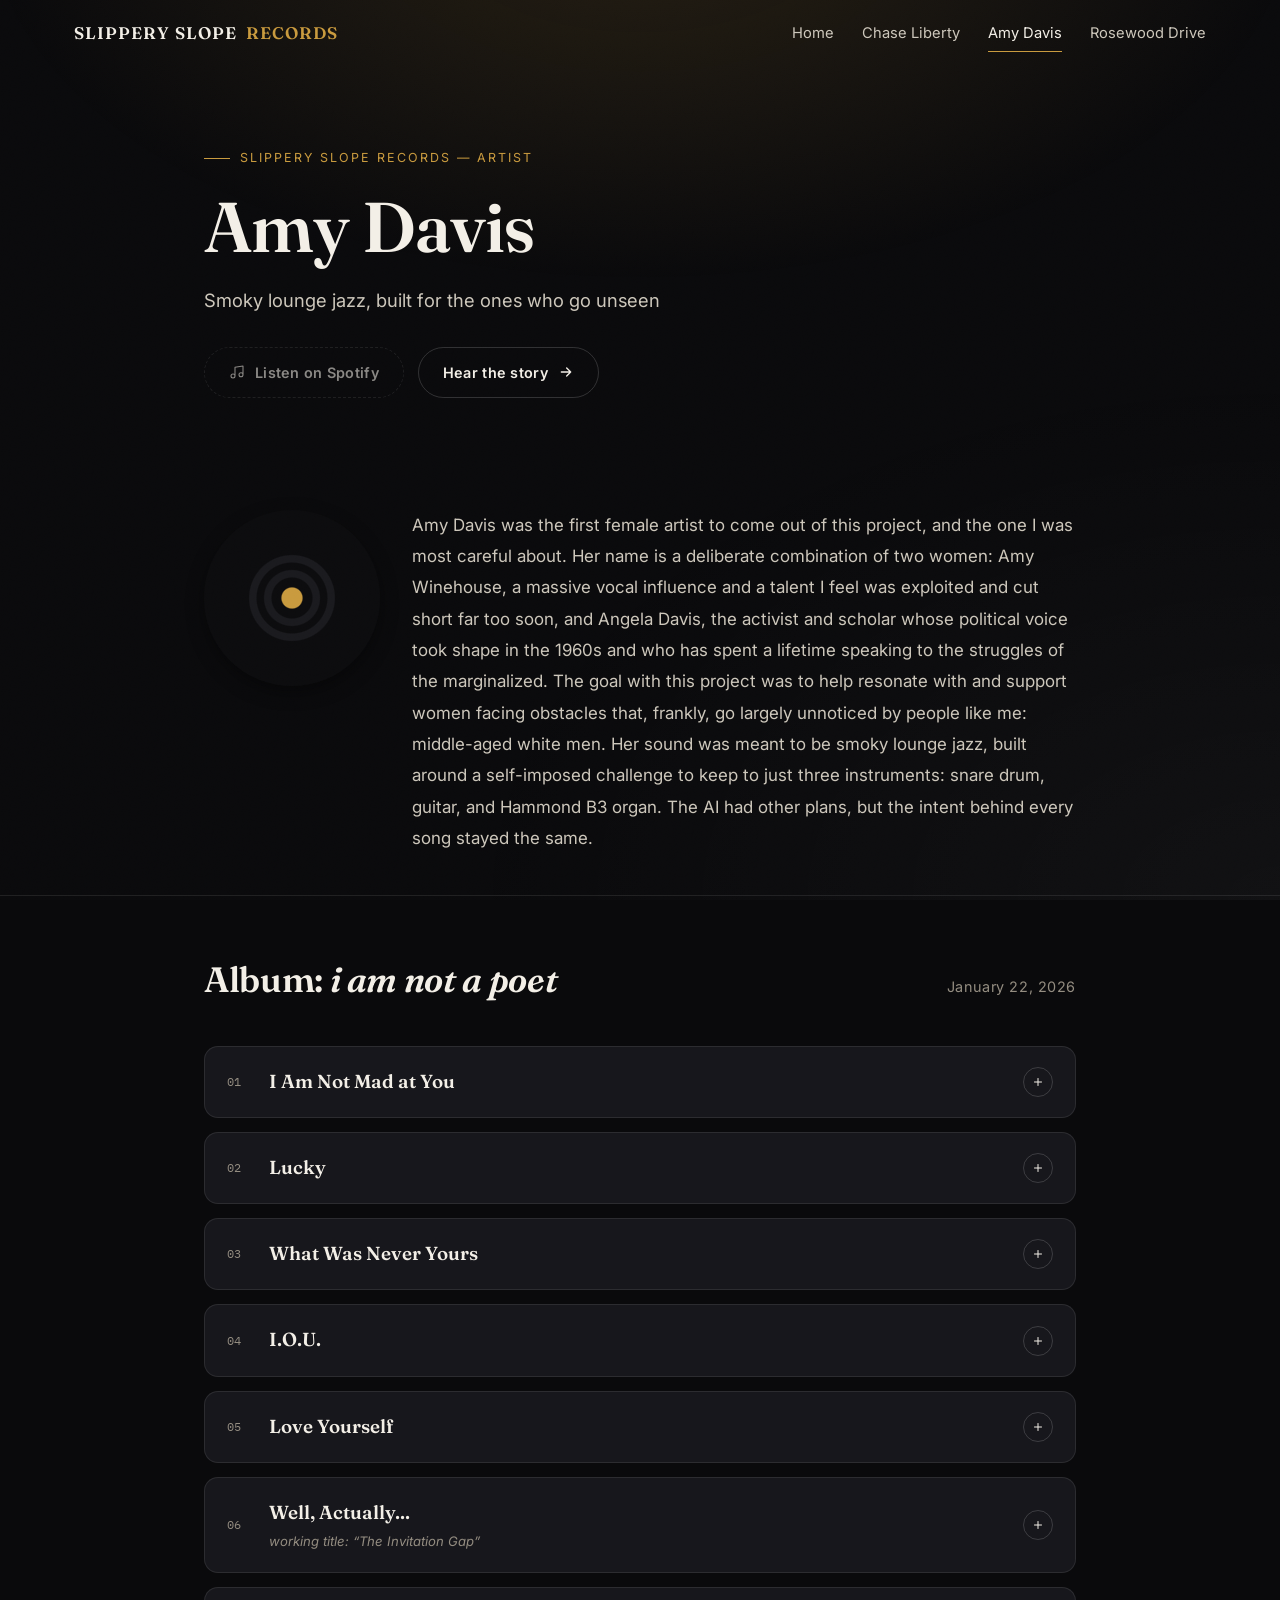
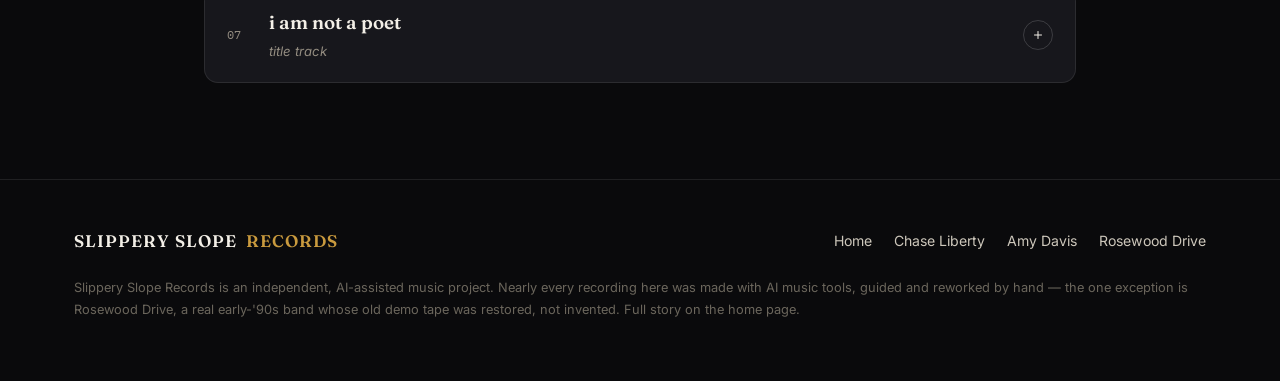
==== amy-davis.html @ 737b9333 "Add files via upload" ====
<!doctype html>
<html lang="en">
<head>
<meta charset="utf-8">
<meta name="viewport" content="width=device-width, initial-scale=1">
<title>Amy Davis — Slippery Slope Records</title>
<meta name="description" content="Amy Davis: Smoky lounge jazz, built for the ones who go unseen. An artist on Slippery Slope Records.">
<link rel="icon" href="data:,">
<link rel="preconnect" href="https://fonts.googleapis.com">
<link rel="preconnect" href="https://fonts.gstatic.com" crossorigin>
<link href="https://fonts.googleapis.com/css2?family=Fraunces:ital,wght@0,400;0,500;0,600;0,700;1,500&family=Inter:wght@400;500;600;700&family=IBM+Plex+Mono:wght@400;500&display=swap" rel="stylesheet">
<link rel="stylesheet" href="assets/css/style.css">
</head>
<body data-artist="amy">
<a class="skip-link" href="#main">Skip to content</a>
<header class="site-header">
  <div class="container container--wide">
    <a href="index.html" class="wordmark">Slippery Slope <span class="dot">Records</span></a>
    <nav class="nav-links">
      <a href="index.html" data-page="index.html">Home</a>
      <a href="chase-liberty.html" data-page="chase-liberty.html">Chase Liberty</a>
      <a href="amy-davis.html" data-page="amy-davis.html" class="active">Amy Davis</a>
      <a href="rosewood-drive.html" data-page="rosewood-drive.html">Rosewood Drive</a>
    </nav>
    <button class="nav-toggle" aria-label="Toggle menu" aria-expanded="false"><span></span></button>
  </div>
  <div class="nav-scrim"></div>
</header>
<main id="main">
  <section class="hero hero--artist">
    <div class="container">
      <div class="kicker reveal">Slippery Slope Records — Artist</div>
      <h1 class="reveal">Amy Davis</h1>
      <p class="lede reveal">Smoky lounge jazz, built for the ones who go unseen</p>
      <div class="hero-meta reveal">
        <span class="btn btn-ghost" aria-disabled="true" title="Spotify link coming soon"><svg viewBox="0 0 24 24" fill="none" xmlns="http://www.w3.org/2000/svg"><path d="M9 18V5l12-2v13M9 18a3 3 0 1 1-6 0 3 3 0 0 1 6 0Zm12-2a3 3 0 1 1-6 0 3 3 0 0 1 6 0Z" stroke="currentColor" stroke-width="1.6" stroke-linecap="round" stroke-linejoin="round"/></svg>Listen on Spotify</span>
        <a class="btn btn-ghost" href="#i-am-not-a-poet">Hear the story <svg viewBox="0 0 24 24" fill="none" xmlns="http://www.w3.org/2000/svg"><path d="M5 12H19M19 12L13 6M19 12L13 18" stroke="currentColor" stroke-width="2" stroke-linecap="round" stroke-linejoin="round"/></svg></a>
      </div>
    </div>
  </section>

  <section class="section section--tight">
    <div class="container">
      <div class="bio-block reveal">
        <div class="vinyl vinyl--lg vinyl-spin" aria-hidden="true"></div>
        <div class="prose">
          <p>Amy Davis was the first female artist to come out of this project, and the one I was most careful about. Her name is a deliberate combination of two women: Amy Winehouse, a massive vocal influence and a talent I feel was exploited and cut short far too soon, and Angela Davis, the activist and scholar whose political voice took shape in the 1960s and who has spent a lifetime speaking to the struggles of the marginalized. The goal with this project was to help resonate with and support women facing obstacles that, frankly, go largely unnoticed by people like me: middle-aged white men. Her sound was meant to be smoky lounge jazz, built around a self-imposed challenge to keep to just three instruments: snare drum, guitar, and Hammond B3 organ. The AI had other plans, but the intent behind every song stayed the same.</p>
        </div>
      </div>
    </div>
  </section>

  <section class="album" id="i-am-not-a-poet">
    <div class="container">
      <div class="album-head reveal">
        <h2>Album: <em>i am not a poet</em></h2>
        <span class="album-date">January 22, 2026</span>
      </div>
      <div class="album-intro reveal">
        
      </div>
      <div class="tracklist">
      <article class="track reveal" data-open="false">
        <button class="track-head" aria-expanded="false">
          <span class="track-num">01</span>
          <span class="track-title-wrap">
            <span class="track-title">I Am Not Mad at You</span>
            
          </span>
          <span class="track-toggle-icon"><svg viewBox="0 0 24 24" fill="none" xmlns="http://www.w3.org/2000/svg"><path d="M12 5V19M5 12H19" stroke="currentColor" stroke-width="2" stroke-linecap="round"/></svg></span>
        </button>
        <div class="track-body">
          <div class="track-body-inner">
            <div class="track-tabs"><button class="track-tab is-active" data-panel="story">The Story</button><button class="track-tab" data-panel="lyrics">Lyrics</button></div>
            <div class="track-panels">
              <div class="track-panel is-active" data-panel="story">
            <div class="track-story"><p><em>This song is written for Renée Nicole Good.</em></p><p>On January 7, 2026, Renée, a 37-year-old writer, poet, and mother of three from Colorado Springs living in Minneapolis, was fatally shot by an ICE agent during an immigration enforcement stop in the city's Central neighborhood. Multiple independent video analyses, including from the <em>New York Times</em> and <em>Washington Post</em>, contradicted the official account of the shooting. Her death sparked nationwide protests and renewed scrutiny of immigration enforcement tactics.</p>
<p>This song isn't really a political statement, even though it comes out of a deeply political moment. What stayed with me, reading about her afterward, was that by every account her instinct wasn't rage. It was grace. That's what this song is actually about: a tribute to a woman who spoke up for people who often go unseen, written by someone who never met her but couldn't stop thinking about her, or stop thinking about how much better a response she gave the world than the one it gave her.</p></div>
            
          </div>
          <div class="track-panel" data-panel="lyrics"><div class="lyrics">Dear Renée
I never got to know you
But I read about the words you wrote
You gave your voice to strangers
The ones we never see
Until you spoke

You drove north to start again
Your boy drawing on the glass
The art that children make
Before they learn what lasts
Dear Renée

With your whole world in that car
And nothing in your hands
You spoke the only language
That fear won't understand
You said "I am not mad at you"

You believed that we're here
To keep each other whole
They brought their fear and guns
But couldn't touch your soul
Dear Renée

Your babies heard you say
That grace is how we fight
You left your voice inside them
It carries through the night
You said "I am not mad at you"

You wrote with words like knives
For lives nobody saw
And in your final breath
You gave us something more
Dear Renée

The ones you spoke for
Now speak for you
The ones who know your name
Know what to do
We'll say "I am not mad at you"
I am not mad at you
I am not mad at you
Dear Renée

Dear Renée
I am not mad at you
Dear Renée..</div></div>
            </div>
          </div>
        </div>
      </article>
      <article class="track reveal" data-open="false">
        <button class="track-head" aria-expanded="false">
          <span class="track-num">02</span>
          <span class="track-title-wrap">
            <span class="track-title">Lucky</span>
            
          </span>
          <span class="track-toggle-icon"><svg viewBox="0 0 24 24" fill="none" xmlns="http://www.w3.org/2000/svg"><path d="M12 5V19M5 12H19" stroke="currentColor" stroke-width="2" stroke-linecap="round"/></svg></span>
        </button>
        <div class="track-body">
          <div class="track-body-inner">
            <div class="track-tabs"><button class="track-tab is-active" data-panel="story">The Story</button><button class="track-tab" data-panel="lyrics">Lyrics</button></div>
            <div class="track-panels">
              <div class="track-panel is-active" data-panel="story">
            <div class="track-story"><p>This is a direct homage to Amy Winehouse, not an imitation of her, but an imagining: if she had one more song to write, from wherever clarity finally reaches you, what would matter most? Her own words are on record that she felt she was put here to be a wife and a mother, that she wanted two or three children, and reporting at the time of her death said she'd been in the process of trying to adopt a girl from St. Lucia. What struck me most, reading into her story, was that the tragedy was never recklessness or not knowing. She'd gotten clean from heroin and crack, she was counting her sober days, people close to her said she was close to making it through. The machine had already closed the doors before she understood the cost of walking through them.</p>
<p>The song is written as Amy speaking directly to that daughter she never had, a presence she'd already named, in her own mind, Lucky. Not advice to her younger self, and not regret spiraling. Something closer to clear-eyed longing, a woman finally sober in a way she never got to be while she was alive, reaching toward someone who was always waiting on the other side of a door she signed away before she knew it was closing. “They put a pen in my hand before I knew what doors would close” is where the industry itself lives in the song: contracts, cameras, ink, named plainly, without needing to explain further. There's no resolution at the end, on purpose. Life and death don't offer one. Neither does Lucky.</p></div>
            
          </div>
          <div class="track-panel" data-panel="lyrics"><div class="lyrics">I can't see your face
But I feel you somewhere
On a road I never walked
Would you hum before you spoke?
Would you have my stubborn streak?

There's a park, an afternoon
Playing hide and seek

I would have called you Lucky
And you would have been
On a quieter road
Waiting to begin

Saturday morning
Your hair in my hands
Your small voice under mine
No cameras
Just the radio on
And all this time

There's a kitchen, candle flame
Singing songs without my name

[repeat chorus]

They put a pen in my hand
Before I knew what doors would close
You were waiting
On the other side
And I didn't know

[repeat chorus]</div></div>
            </div>
          </div>
        </div>
      </article>
      <article class="track reveal" data-open="false">
        <button class="track-head" aria-expanded="false">
          <span class="track-num">03</span>
          <span class="track-title-wrap">
            <span class="track-title">What Was Never Yours</span>
            
          </span>
          <span class="track-toggle-icon"><svg viewBox="0 0 24 24" fill="none" xmlns="http://www.w3.org/2000/svg"><path d="M12 5V19M5 12H19" stroke="currentColor" stroke-width="2" stroke-linecap="round"/></svg></span>
        </button>
        <div class="track-body">
          <div class="track-body-inner">
            <div class="track-tabs"><button class="track-tab is-active" data-panel="story">The Story</button><button class="track-tab" data-panel="lyrics">Lyrics</button></div>
            <div class="track-panels">
              <div class="track-panel is-active" data-panel="story">
            <div class="track-story"><p>A direct song about bodily autonomy and reproductive rights, written as an intergenerational address: mothers, daughters, and grandmothers all carrying the same fight forward, generation after generation, whether or not the law agrees it's theirs to carry.</p>
<p>“What was never yours won't cross this line, what was never yours was always mine” is written as a refusal, aimed at anyone (a legislature, a court, a man) who thinks a woman's body is a subject open for debate.</p></div>
            
          </div>
          <div class="track-panel" data-panel="lyrics"><div class="lyrics">January carved a promise in the law,
Ink that said these hands were finally ours.
Daughters walking where their mothers bled,
Carrying the words their grandmothers said.

You can hold your gavels, stake your claim,
Take our choice to hide your shame—
But we won't play your losing game.

My body was never your debate,
Never your dominion, never your estate.
You can lock the doors, legalize the hate—
What was never yours won't cross this line.
What was never yours was always mine.

Little girls are watching what we do,
Learning if their bodies belong to them or you.
Every mother holds a daughter's hand,
Whispers: you were born to make your stand.

You can build your fences, draw your lines,
Wrap your fear in righteous signs—
But there's a fire you can't confine…

[repeat chorus]

To every daughter told to sit and wait,
To every woman boxed inside their fate—
Your hands are free, your voice is strong,
Your body knows where it belongs—
And to the men who've had it wrong:
Keep your hands off. Move along.

[repeat chorus]

…always mine.</div></div>
            </div>
          </div>
        </div>
      </article>
      <article class="track reveal" data-open="false">
        <button class="track-head" aria-expanded="false">
          <span class="track-num">04</span>
          <span class="track-title-wrap">
            <span class="track-title">I.O.U.</span>
            
          </span>
          <span class="track-toggle-icon"><svg viewBox="0 0 24 24" fill="none" xmlns="http://www.w3.org/2000/svg"><path d="M12 5V19M5 12H19" stroke="currentColor" stroke-width="2" stroke-linecap="round"/></svg></span>
        </button>
        <div class="track-body">
          <div class="track-body-inner">
            <div class="track-tabs"><button class="track-tab is-active" data-panel="story">The Story</button><button class="track-tab" data-panel="lyrics">Lyrics</button></div>
            <div class="track-panels">
              <div class="track-panel is-active" data-panel="story">
            <div class="track-story"><p>The seed of this one was a single sentence someone said to me: “I want to be so blessed that I can be a blessing to others.” Strip that down to its plain, non-religious core and you've got the whole song: ambition as a form of love, not greed. The narrator's entire drive toward “making it” is really a drive to repay and uplift the people who carried her when she had nothing. She keeps a running mental ledger of it: borrowed sugar, a ride to work, a “don't worry about it, love.” “This greed ain't greed, it's group therapy, where the only cure is spreading out the profit” is the line where the whole reframe lands. I wanted her hopeful and hungry, not wounded. This isn't another lament, it's a woman driven by how much she wants to give back once she's able to.</p>
<p>Amy Davis's sound is built around a real constraint: just Hammond B3 organ, twelve-string guitar, and a single snare, nowhere to hide behind a bigger arrangement. This song leans into that fully: dive-bar intimacy that swells and recedes rather than climbs in a straight line, with the quietest moment (a half-spoken confession over one sustained organ drone) carrying more weight than the loudest. It's the most purely soul-jazz track on the record, built to feel like a late-night, after-hours room rather than anything churchy. Every ounce of gospel instinct was deliberately kept out of it, so what's left is just the voice and the debt she's trying to pay down.</p></div>
            
          </div>
          <div class="track-panel" data-panel="lyrics"><div class="lyrics">Got a habit of keeping score in reverse,
Every blessing I catch feels borrowed first.
These empty hands shake with ambition,
Building castles from eviction notes and wishin'.

My grandmother's rings sit in the pawn shop window,
But I walk past them daily, let that hunger grow.
'Cause I'm saving up for something I can't name yet,
Like freedom with a forwarding address.

They say I'm selfish, chasing paper dreams,
But they don't see the faces in my schemes.

When my ship comes in, I'm buying back the neighborhood,
Every IOU I've written in my blood.
Stack it high enough to be the ladder,
For everyone who made my thin days fatter.

My therapist says I got survivor's guilt backward,
Feeling bad for things I ain't survived yet.
But every lottery ticket's someone's mama's medicine,
Every long shot's somebody's evidence.

Call me foolish, chasing vapor trails,
But empty pockets don't write fairy tales.

[repeat chorus]

I keep a mental ledger of borrowed sugar,
Rides to work when the engine gave up.
Every "pay me back whenever,"
Every "don't worry about it, love."

The interest alone could break me,
If I let myself do the math.

So I chase success like it owes me an apology,
Like it's got my people's names in its pocket.
This greed ain't greed, it's group therapy,
Where the only cure is spreading out the profit.

Judge me if you want for wanting more,
But hunger's just love with its hands out.

[repeat chorus]

These empty hands...
They're just making room
For what I'm gonna carry back.</div></div>
            </div>
          </div>
        </div>
      </article>
      <article class="track reveal" data-open="false">
        <button class="track-head" aria-expanded="false">
          <span class="track-num">05</span>
          <span class="track-title-wrap">
            <span class="track-title">Love Yourself</span>
            
          </span>
          <span class="track-toggle-icon"><svg viewBox="0 0 24 24" fill="none" xmlns="http://www.w3.org/2000/svg"><path d="M12 5V19M5 12H19" stroke="currentColor" stroke-width="2" stroke-linecap="round"/></svg></span>
        </button>
        <div class="track-body">
          <div class="track-body-inner">
            <div class="track-tabs"><button class="track-tab is-active" data-panel="story">The Story</button><button class="track-tab" data-panel="lyrics">Lyrics</button></div>
            <div class="track-panels">
              <div class="track-panel is-active" data-panel="story">
            <div class="track-story"><p>Women are so often coached, by media, by family, by culture, to look for the fault in themselves first. This song is meant as encouragement to flip that instinct: to find your own power and appreciate who you are, because making the world better starts with how you treat yourself. It's built as an homage to one of hip-hop's most iconic hustle anthems, taking the same urgency and turning it away from seizing an external opportunity and toward something more internal: self-worth as the thing you only get one shot at building.</p></div>
            
          </div>
          <div class="track-panel" data-panel="lyrics"><div class="note-card">Lyrics for this track are still under review before publishing.</div></div>
            </div>
          </div>
        </div>
      </article>
      <article class="track reveal" data-open="false">
        <button class="track-head" aria-expanded="false">
          <span class="track-num">06</span>
          <span class="track-title-wrap">
            <span class="track-title">Well, Actually...</span>
            <div class="track-subtitle">working title: “The Invitation Gap”</div>
          </span>
          <span class="track-toggle-icon"><svg viewBox="0 0 24 24" fill="none" xmlns="http://www.w3.org/2000/svg"><path d="M12 5V19M5 12H19" stroke="currentColor" stroke-width="2" stroke-linecap="round"/></svg></span>
        </button>
        <div class="track-body">
          <div class="track-body-inner">
            <div class="track-tabs"><button class="track-tab is-active" data-panel="story">The Story</button><button class="track-tab" data-panel="lyrics">Lyrics</button></div>
            <div class="track-panels">
              <div class="track-panel is-active" data-panel="story">
            <div class="track-story"><p>The seed here was a LinkedIn post about women being left off conference speaker lineups, with the same excuse every time: “we didn't get any submissions from women.” The reality underneath it was that the men had been personally invited, while women were left to fight their way into a process dressed up as open and fair. I wanted to pull that beyond conferences specifically, into systemic exclusion in general, dressed up as an open door that was never actually open. The song speaks directly to the people doing the excluding, not about them, naming exactly what they did in every verse so there's nowhere for them to look away.</p>
<p>Nina Simone's “Mississippi Goddam” was the sonic compass: jazzy yet militant, sophisticated enough that you're nodding along before you register what's actually being said to you. The vocal isn't restrained, it's controlled: dangerously calm, occasionally letting a sharp emphasis through before returning to composure, holding righteous anger, exhausted clarity, and defiant self-worth all at once rather than picking just one. The hook, “well, actually... you never said my name,” borrows the exact tone of the condescension it's responding to and hands it back loaded. It appears three times across the song: first almost gently, as an observation, then as a flat indictment, and finally, alone with no instruments at all, as a verdict. The thesis line closes it out: “The distance wasn't mine to cross, the bridge was yours to build.” She didn't fail to reach. They failed to choose.</p></div>
            
          </div>
          <div class="track-panel" data-panel="lyrics"><div class="lyrics">You wrote the names down months ago
In ink that dried before I woke
A list of voices, a careful row
Of every man you've ever known

The invitations went by hand
To numbers saved in your phone
You shook their hands, you made your plans
Then wondered why I wasn't known

Well, actually
You never said my name

You built the room, you set the chairs
You counted heads and called it fair
Then built the stage without a care
For me to fight my way up there

Don't tell me that you left it wide
When the door just faced their side
Don't tell me that you meant to call
When you didn't know my name at all

You filled the room with your reflection
And swore the seats were fair
You only saw yourself repeated
Then asked why I wasn't there

Well, actually
You never said my name

You chose the names
You made the calls
You built the list inside your walls
And when the room was full of you
You asked why I never came through

The distance wasn't mine to cross
The bridge was yours to build

Well, actually
You never said my name</div></div>
            </div>
          </div>
        </div>
      </article>
      <article class="track reveal" data-open="false">
        <button class="track-head" aria-expanded="false">
          <span class="track-num">07</span>
          <span class="track-title-wrap">
            <span class="track-title">i am not a poet</span>
            <div class="track-subtitle">title track</div>
          </span>
          <span class="track-toggle-icon"><svg viewBox="0 0 24 24" fill="none" xmlns="http://www.w3.org/2000/svg"><path d="M12 5V19M5 12H19" stroke="currentColor" stroke-width="2" stroke-linecap="round"/></svg></span>
        </button>
        <div class="track-body">
          <div class="track-body-inner">
            <div class="track-tabs"><button class="track-tab is-active" data-panel="story">The Story</button><button class="track-tab" data-panel="lyrics">Lyrics</button></div>
            <div class="track-panels">
              <div class="track-panel is-active" data-panel="story">
            <div class="track-story"><p>This one started with something real, found rather than invented: handwritten street art in downtown Portland, a short poem musing that some poems tell the truth without rhyming, while others rhyme in ways that aren't strictly true, just to catch the cadence of the universe. I don't know if it was original to whoever made that sign or something they'd borrowed, but it moved me, and it felt like the pulse of the city. If anyone recognizes it and knows who made it, I'd genuinely like to hear from them. I'd like the chance to return the favor of the inspiration.</p>
<p>The whole song lives inside the paradox on that sign: the person insisting “I am not a poet” is the one telling the truest thing in the room, and the title itself is the hook precisely because it's a denial the song quietly disproves every time it repeats. I wanted this one sung as a private confession overheard, not a statement performed. Kept in a smoky, unhurried jazz-lounge register the entire way through rather than building to any kind of gospel climax, deepening instead of erupting. Amy's voice here is someone thinking out loud in real time, a step or two ahead of most people and sharing what she's figured out in case it helps, not lecturing, just quiet generosity. It felt like the right note to close the album on: everything Amy Davis says across this record (about grief, about her body, about being left out, about a daughter she'll never meet) comes from the same place this song names directly. Not polish. Just the willingness to say the true thing out loud, however she'd describe herself.</p></div>
            <div class="track-photos"><figure class="track-photo">
          <img src="assets/img/i-am-not-a-poet-portland-sign.jpg" alt="The handwritten street sign in downtown Portland that inspired this song. If you know who made it, please get in touch — I'd like to properly credit and thank them." loading="lazy">
          <figcaption>The handwritten street sign in downtown Portland that inspired this song. If you know who made it, please get in touch — I'd like to properly credit and thank them.</figcaption>
        </figure></div>
          </div>
          <div class="track-panel" data-panel="lyrics"><div class="lyrics">I am not a poet,
just a woman with a pen at two fifteen,
watching streetlights paint the walls
with shadows that know more than me.
But I've learned that truth don't need
A degree in pretty words—
Sometimes it just needs
Someone brave enough to bleed.

I am not a poet,
But I know when something's real.
I am not a poet,
But I know the way things feel.
Some truths rhyme without trying,
Like heartbeats, like the rain—
I am not a poet,
I just know this kind of pain.

Found a notebook in the subway,
Filled with someone else's fears,
And I recognized my handwriting
Though I'd never been there, dear.
We all scribble the same prayers
On napkins, receipts, and skin—
Calling ourselves amateurs
While the universe breaks in.

[repeat chorus]

Maybe poets are just people
Who admit they're listening
To the cadence underneath it all—
That rhythm we're all missing.
I hear it in the dishwater,
In the sighs between the words,
In the silence after "sorry,"
In the songs that go unheard.

So I'll keep my denials,
Wear them like a cheap disguise,
While I translate what the moon says
To the puddles full of sky.
Not a poet, just a witness
To the verses that we live—
Not a poet, just a woman
With some truth she's got to give.

I am not a poet,
But I know when something's real.
I am not a poet,
But I carved these words from steel.
The universe keeps humming
Its rhythm through my veins—
I am not a poet,

Just someone who explains.</div></div>
            </div>
          </div>
        </div>
      </article>
      </div>
    </div>
  </section>
</main>
<footer class="site-footer">
  <div class="container container--wide">
    <div class="footer-grid">
      <a href="index.html" class="wordmark">Slippery Slope <span class="dot">Records</span></a>
      <nav class="footer-nav">
        <a href="index.html">Home</a>
        <a href="chase-liberty.html">Chase Liberty</a>
        <a href="amy-davis.html">Amy Davis</a>
        <a href="rosewood-drive.html">Rosewood Drive</a>
      </nav>
    </div>
    <p class="footer-fine">Slippery Slope Records is an independent, AI-assisted music project. Nearly every recording here was made with AI music tools, guided and reworked by hand — the one exception is Rosewood Drive, a real early-'90s band whose old demo tape was restored, not invented. Full story on the home page.</p>
  </div>
</footer>
<button class="to-top" aria-label="Back to top"><svg viewBox="0 0 24 24" fill="none" xmlns="http://www.w3.org/2000/svg"><path d="M12 19V5M12 5L6 11M12 5L18 11" stroke="currentColor" stroke-width="2" stroke-linecap="round" stroke-linejoin="round"/></svg></button>
<script src="assets/js/main.js"></script>
</body>
</html>
---- assets/css/style.css ----
/* ==========================================================================
   Slippery Slope Records — shared stylesheet
   ========================================================================== */

:root{
  --bg:            #0a0a0c;
  --bg-raised:     #131317;
  --bg-card:       #17171c;
  --line:          rgba(255,255,255,.09);
  --line-strong:   rgba(255,255,255,.16);
  --ink:           #f3efe7;
  --ink-dim:       #cdc7bb;
  --muted:         #948d81;
  --muted-2:       #6b665c;

  /* default / label accent (home page) */
  --accent:        #d3a34f;
  --accent-ink:    #1a1305;
  --accent-soft:   rgba(211,163,79,.14);

  --font-display: "Fraunces", "Iowan Old Style", "Palatino Linotype", Georgia, serif;
  --font-body:    "Inter", -apple-system, BlinkMacSystemFont, "Segoe UI", sans-serif;
  --font-mono:    "IBM Plex Mono", "SFMono-Regular", Consolas, monospace;

  --container: 920px;
  --radius: 14px;
  --radius-sm: 8px;

  --ease: cubic-bezier(.22,.9,.32,1);
}

/* Per-artist accent themes, set via [data-artist] on <body> */
body[data-artist="chase"]{
  --accent: #c46a3a;
  --accent-ink: #1b0d04;
  --accent-soft: rgba(196,106,58,.16);
  --accent-2: #4c6b6a;
}
body[data-artist="amy"]{
  --accent: #c99a3e;
  --accent-ink: #1a1304;
  --accent-soft: rgba(201,154,62,.15);
  --accent-2: #7c2540;
}
body[data-artist="rosewood"]{
  --accent: #4f8f82;
  --accent-ink: #06120f;
  --accent-soft: rgba(79,143,130,.16);
  --accent-2: #c99a3e;
}

*,*::before,*::after{ box-sizing:border-box; }
html{ scroll-behavior:smooth; }
@media (prefers-reduced-motion: reduce){
  html{ scroll-behavior:auto; }
  *,*::before,*::after{ animation-duration:.001ms !important; animation-iteration-count:1 !important; transition-duration:.001ms !important; scroll-behavior:auto !important; }
}

html,body{ height:100%; }
body{
  margin:0;
  background:var(--bg);
  color:var(--ink);
  font-family:var(--font-body);
  font-size:16px;
  line-height:1.6;
  -webkit-font-smoothing:antialiased;
  overflow-x:hidden;
  position:relative;
}

/* film-grain / noise overlay for atmosphere */
body::before{
  content:"";
  position:fixed; inset:0;
  z-index:2000;
  pointer-events:none;
  opacity:.035;
  mix-blend-mode:overlay;
  background-image:url("data:image/svg+xml;utf8,<svg xmlns='http://www.w3.org/2000/svg' width='120' height='120'><filter id='n'><feTurbulence type='fractalNoise' baseFrequency='0.85' numOctaves='2' stitchTiles='stitch'/></filter><rect width='100%25' height='100%25' filter='url(%23n)'/></svg>");
}

/* soft vignette + top glow */
body::after{
  content:"";
  position:fixed; inset:0;
  z-index:0;
  pointer-events:none;
  background:
    radial-gradient(1100px 620px at 50% -10%, var(--accent-soft), transparent 60%),
    radial-gradient(1400px 900px at 100% 100%, rgba(255,255,255,.03), transparent 60%);
}

img{ max-width:100%; display:block; }
a{ color:inherit; text-decoration:none; }
h1,h2,h3,h4{ font-family:var(--font-display); font-weight:600; margin:0; letter-spacing:-.01em; }
p{ margin:0; }
ul{ margin:0; padding:0; list-style:none; }
button{ font:inherit; color:inherit; background:none; border:0; cursor:pointer; }

::selection{ background:var(--accent); color:var(--accent-ink); }

.container{
  width:100%;
  max-width:var(--container);
  margin-inline:auto;
  padding-inline:24px;
  position:relative;
  z-index:1;
}
.container--wide{ max-width:1180px; }

section{ position:relative; z-index:1; }

/* ---------------------------------------------------------------------- */
/* Skip link                                                               */
/* ---------------------------------------------------------------------- */
.skip-link{
  position:absolute; left:12px; top:-60px;
  background:var(--accent); color:var(--accent-ink);
  padding:10px 16px; border-radius:8px; font-weight:600;
  z-index:5000; transition:top .2s var(--ease);
}
.skip-link:focus{ top:12px; }

/* ---------------------------------------------------------------------- */
/* Header / nav                                                           */
/* ---------------------------------------------------------------------- */
.site-header{
  position:sticky; top:0; z-index:1000;
  padding:18px 0;
  background:transparent;
  border-bottom:1px solid transparent;
  transition:background .35s var(--ease), border-color .35s var(--ease), padding .35s var(--ease);
}
.site-header.is-scrolled{
  background:rgba(10,10,12,.82);
  backdrop-filter:blur(14px) saturate(1.2);
  -webkit-backdrop-filter:blur(14px) saturate(1.2);
  border-bottom:1px solid var(--line);
  padding:12px 0;
}
.site-header .container{
  display:flex; align-items:center; justify-content:space-between;
  gap:20px;
}
.wordmark{
  font-family:var(--font-display);
  font-size:1.05rem;
  font-weight:600;
  letter-spacing:.06em;
  text-transform:uppercase;
  display:flex; align-items:baseline; gap:.5em;
  white-space:nowrap;
}
.wordmark .dot{ color:var(--accent); }

.eq{ display:inline-flex; align-items:flex-end; gap:2px; height:14px; }
.eq span{
  width:3px; background:var(--accent); border-radius:1px;
  animation:eq 1.1s ease-in-out infinite;
}
.eq span:nth-child(1){ height:40%; animation-delay:-.9s; }
.eq span:nth-child(2){ height:100%; animation-delay:-.4s; }
.eq span:nth-child(3){ height:65%; animation-delay:-1.1s; }
.eq span:nth-child(4){ height:85%; animation-delay:-.2s; }
@keyframes eq{
  0%,100%{ transform:scaleY(.35); }
  50%{ transform:scaleY(1); }
}

.nav-links{ display:flex; align-items:center; gap:28px; font-size:.92rem; }
.nav-links a{
  position:relative; padding:4px 0; color:var(--ink-dim);
  transition:color .2s;
}
.nav-links a::after{
  content:""; position:absolute; left:0; right:100%; bottom:-2px; height:1px;
  background:var(--accent); transition:right .3s var(--ease);
}
.nav-links a:hover, .nav-links a.active{ color:var(--ink); }
.nav-links a:hover::after, .nav-links a.active::after{ right:0; }

.nav-toggle{
  display:none; width:40px; height:40px; align-items:center; justify-content:center;
  border-radius:8px;
}
.nav-toggle span, .nav-toggle::before, .nav-toggle::after{
  content:""; display:block; width:20px; height:1.5px; background:var(--ink);
  transition:transform .25s var(--ease), opacity .2s;
}
.nav-toggle::before{ transform:translateY(-6px); }
.nav-toggle::after{ transform:translateY(6px); }
.nav-toggle.is-open::before{ transform:translateY(0) rotate(45deg); }
.nav-toggle.is-open::after{ transform:translateY(0) rotate(-45deg); }
.nav-toggle.is-open span{ opacity:0; }

@media (max-width: 760px){
  .nav-links{
    position:fixed; inset:0 0 0 auto; width:min(78vw,320px);
    background:#0d0d10; border-left:1px solid var(--line);
    flex-direction:column; align-items:flex-start; justify-content:center;
    gap:26px; padding:40px 32px;
    transform:translateX(100%); transition:transform .35s var(--ease);
    z-index:999;
  }
  .nav-links.is-open{ transform:translateX(0); }
  .nav-links a{ font-size:1.1rem; }
  .nav-toggle{ display:inline-flex; }
  .nav-scrim{
    position:fixed; inset:0; background:rgba(0,0,0,.5); opacity:0; pointer-events:none;
    transition:opacity .3s; z-index:998;
  }
  .nav-scrim.is-open{ opacity:1; pointer-events:auto; }
}

/* ---------------------------------------------------------------------- */
/* Hero                                                                    */
/* ---------------------------------------------------------------------- */
.hero{
  padding:96px 0 72px;
  text-align:center;
}
.hero--artist{ text-align:left; padding-top:72px; }
.kicker{
  display:inline-flex; align-items:center; gap:10px;
  font-size:.78rem; letter-spacing:.16em; text-transform:uppercase;
  color:var(--accent); margin-bottom:22px;
}
.kicker::before{ content:""; width:26px; height:1px; background:var(--accent); }
.hero h1{
  font-size:clamp(2.4rem, 6vw, 4.4rem);
  line-height:1.04;
}
.hero .lede{
  margin-top:22px; max-width:620px;
  color:var(--ink-dim); font-size:1.15rem; line-height:1.7;
}
.hero--artist .lede{ margin-inline:0; }
.hero .lede + .lede{ margin-top:14px; }
.hero--center .lede{ margin-inline:auto; }

.hero-meta{
  display:flex; gap:14px; margin-top:30px; flex-wrap:wrap;
}
.hero--center .hero-meta{ justify-content:center; }

/* buttons */
.btn{
  display:inline-flex; align-items:center; gap:10px;
  padding:13px 24px; border-radius:999px;
  font-size:.9rem; font-weight:600; letter-spacing:.02em;
  border:1px solid var(--line-strong);
  transition:transform .25s var(--ease), background .25s, border-color .25s, color .25s;
}
.btn:hover{ transform:translateY(-2px); }
.btn-primary{ background:var(--accent); color:var(--accent-ink); border-color:var(--accent); }
.btn-primary:hover{ filter:brightness(1.08); }
.btn-ghost{ background:transparent; color:var(--ink); }
.btn-ghost:hover{ border-color:var(--accent); color:var(--accent); }
.btn[aria-disabled="true"]{
  opacity:.55; cursor:default; border-style:dashed;
}
.btn[aria-disabled="true"]:hover{ transform:none; border-color:var(--line-strong); color:inherit; }
.btn svg{ width:16px; height:16px; flex:none; }

/* ---------------------------------------------------------------------- */
/* Reveal-on-scroll                                                        */
/* ---------------------------------------------------------------------- */
.reveal{
  opacity:0; transform:translateY(22px);
  transition:opacity .8s var(--ease), transform .8s var(--ease);
}
.reveal.in-view{ opacity:1; transform:translateY(0); }
.reveal-stagger.in-view > *{ transition-delay:calc(var(--i,0) * 90ms); }

/* ---------------------------------------------------------------------- */
/* Prose sections (Home / bios)                                           */
/* ---------------------------------------------------------------------- */
.prose{ max-width:680px; }
.prose p{ color:var(--ink-dim); font-size:1.06rem; line-height:1.85; }
.prose p + p{ margin-top:20px; }
.prose em{ color:var(--ink); font-style:italic; }

.section{ padding:64px 0; }
.section--tight{ padding:40px 0; }
.section-head{ margin-bottom:36px; }
.section-head h2{ font-size:clamp(1.7rem,3.4vw,2.3rem); }
.section-head .kicker{ margin-bottom:14px; }

.divider{
  border:0; height:1px; background:var(--line);
  margin:0;
}

/* ---------------------------------------------------------------------- */
/* Artist teaser cards (home)                                              */
/* ---------------------------------------------------------------------- */
.artist-grid{
  display:grid; grid-template-columns:repeat(3,1fr); gap:22px;
}
@media (max-width:860px){ .artist-grid{ grid-template-columns:1fr; } }

.artist-card{
  display:block; padding:30px 26px; border-radius:var(--radius);
  background:linear-gradient(160deg,var(--bg-card),var(--bg-raised));
  border:1px solid var(--line);
  position:relative; overflow:hidden;
  transition:transform .4s var(--ease), border-color .4s;
}
.artist-card::before{
  content:""; position:absolute; inset:0;
  background:radial-gradient(240px 160px at 20% -10%, var(--card-accent, var(--accent)) , transparent 70%);
  opacity:.16; transition:opacity .4s;
}
.artist-card:hover{ transform:translateY(-6px); border-color:var(--card-accent, var(--accent)); }
.artist-card:hover::before{ opacity:.3; }
.artist-card[data-c="chase"]{ --card-accent:#c46a3a; }
.artist-card[data-c="amy"]{ --card-accent:#c99a3e; }
.artist-card[data-c="rosewood"]{ --card-accent:#4f8f82; }

.artist-card .vinyl{ margin-bottom:20px; }
.artist-card h3{ font-size:1.5rem; margin-bottom:8px; position:relative; }
.artist-card p{ color:var(--muted); font-size:.95rem; position:relative; line-height:1.6; }
.artist-card .go{
  margin-top:18px; display:inline-flex; align-items:center; gap:8px;
  font-size:.82rem; text-transform:uppercase; letter-spacing:.1em;
  color:var(--card-accent, var(--accent)); position:relative;
}
.artist-card .go svg{ width:14px; height:14px; transition:transform .3s var(--ease); }
.artist-card:hover .go svg{ transform:translateX(5px); }

/* vinyl record decorative placeholder */
.vinyl{
  width:64px; height:64px; border-radius:50%;
  background:
    radial-gradient(circle at 50% 50%, var(--card-accent,var(--accent)) 0 8%, #0c0c0e 9% 16%,
    #1a1a1e 17% 22%, #0c0c0e 23% 28%, #1a1a1e 29% 34%, #0c0c0e 35% 100%);
  box-shadow:0 6px 18px rgba(0,0,0,.4);
  position:relative;
  transition:transform .6s var(--ease);
}
.artist-card:hover .vinyl{ transform:rotate(70deg); }
.vinyl--lg{ width:176px; height:176px; }
.vinyl-spin{ animation:spin 6s linear infinite; }
@keyframes spin{ to{ transform:rotate(360deg); } }

/* ---------------------------------------------------------------------- */
/* Artist bio block                                                        */
/* ---------------------------------------------------------------------- */
.bio-block{
  display:grid; grid-template-columns:auto 1fr; gap:32px; align-items:start;
}
@media (max-width:640px){ .bio-block{ grid-template-columns:1fr; } .bio-block .vinyl--lg{ margin-bottom:6px; } }

/* ---------------------------------------------------------------------- */
/* Album block                                                             */
/* ---------------------------------------------------------------------- */
.album{
  padding:56px 0;
  border-top:1px solid var(--line);
}
.album-head{
  display:flex; flex-wrap:wrap; align-items:baseline; justify-content:space-between;
  gap:14px; margin-bottom:14px;
}
.album-head h2{ font-size:clamp(1.6rem,3.6vw,2.2rem); }
.album-date{ color:var(--muted); font-size:.9rem; letter-spacing:.04em; }
.album-intro{ max-width:680px; margin-bottom:38px; }
.album-intro p{ color:var(--ink-dim); line-height:1.8; }
.album-intro p + p{ margin-top:16px; }

/* ---------------------------------------------------------------------- */
/* Track cards                                                             */
/* ---------------------------------------------------------------------- */
.tracklist{ display:flex; flex-direction:column; gap:14px; }

.track{
  border:1px solid var(--line);
  border-radius:var(--radius);
  background:var(--bg-card);
  overflow:hidden;
}
.track-head{
  width:100%; display:flex; align-items:center; gap:16px;
  padding:20px 22px; text-align:left;
}
.track-num{
  font-family:var(--font-mono); font-size:.78rem; color:var(--muted);
  width:26px; flex:none;
}
.track-title-wrap{ flex:1; min-width:0; }
.track-title{ font-family:var(--font-display); font-size:1.18rem; font-weight:600; }
.track-title .dedication{
  display:block; font-family:var(--font-body); font-weight:500; font-style:italic;
  color:var(--accent); font-size:.82rem; margin-top:4px;
}
.track-subtitle{ color:var(--muted); font-size:.82rem; margin-top:3px; font-style:italic; }
.track-toggle-icon{
  width:30px; height:30px; border-radius:50%; border:1px solid var(--line-strong);
  display:flex; align-items:center; justify-content:center; flex:none;
  transition:transform .35s var(--ease), border-color .3s, background .3s;
}
.track-toggle-icon svg{ width:12px; height:12px; }
.track[data-open="true"] .track-toggle-icon{
  transform:rotate(45deg); background:var(--accent); border-color:var(--accent);
}
.track[data-open="true"] .track-toggle-icon svg path{ stroke:var(--accent-ink); }

.track-body{
  display:grid; grid-template-rows:0fr; transition:grid-template-rows .5s var(--ease);
}
.track[data-open="true"] .track-body{ grid-template-rows:1fr; }
.track-body-inner{ overflow:hidden; }

.track-tabs{
  display:flex; gap:6px; padding:0 22px; margin-top:2px;
}
.track-tab{
  padding:8px 16px; font-size:.82rem; border-radius:999px;
  color:var(--muted); border:1px solid transparent;
}
.track-tab.is-active{ background:var(--accent-soft); color:var(--accent); border-color:var(--accent-soft); }
.track-panels{ padding:18px 22px 26px; }
.track-panel{ display:none; }
.track-panel.is-active{ display:block; }

.track-story p{ color:var(--ink-dim); line-height:1.8; font-size:.98rem; }
.track-story p + p{ margin-top:16px; }

.lyrics{
  font-family:var(--font-mono);
  font-size:.86rem; line-height:1.9;
  color:var(--ink-dim);
  white-space:pre-line;
  border-left:2px solid var(--accent-soft);
  padding-left:18px;
}

.note-card{
  border:1px dashed var(--line-strong); border-radius:var(--radius-sm);
  padding:16px 18px; color:var(--muted); font-size:.88rem; font-style:italic;
  background:rgba(255,255,255,.02);
}

.track-photos{
  display:grid; grid-template-columns:repeat(auto-fit,minmax(220px,1fr));
  gap:16px; margin-top:22px;
}
.track-photo figure{ margin:0; }
.track-photo img{
  border-radius:var(--radius-sm); border:1px solid var(--line);
  filter:grayscale(.15) contrast(1.05);
}
.track-photo figcaption{
  margin-top:8px; font-size:.8rem; color:var(--muted); line-height:1.5; font-style:italic;
}

/* ---------------------------------------------------------------------- */
/* Disclosure / callout                                                    */
/* ---------------------------------------------------------------------- */
.callout{
  border:1px solid var(--line-strong);
  border-radius:var(--radius);
  padding:28px 30px;
  background:linear-gradient(160deg, var(--accent-soft), transparent 70%);
}
.callout h3{ font-size:1.1rem; margin-bottom:10px; }
.callout p{ color:var(--ink-dim); font-size:.95rem; line-height:1.75; }

/* ---------------------------------------------------------------------- */
/* Footer                                                                  */
/* ---------------------------------------------------------------------- */
.site-footer{
  border-top:1px solid var(--line);
  padding:48px 0 60px;
  margin-top:40px;
}
.footer-grid{
  display:flex; flex-wrap:wrap; justify-content:space-between; gap:24px;
  align-items:center;
}
.footer-nav{ display:flex; gap:22px; flex-wrap:wrap; font-size:.88rem; color:var(--ink-dim); }
.footer-nav a:hover{ color:var(--accent); }
.footer-fine{ color:var(--muted-2); font-size:.8rem; margin-top:22px; line-height:1.7; }

/* ---------------------------------------------------------------------- */
/* Back to top                                                             */
/* ---------------------------------------------------------------------- */
.to-top{
  position:fixed; right:22px; bottom:22px; z-index:900;
  width:46px; height:46px; border-radius:50%;
  background:var(--bg-card); border:1px solid var(--line-strong);
  display:flex; align-items:center; justify-content:center;
  opacity:0; transform:translateY(10px); pointer-events:none;
  transition:opacity .3s, transform .3s, border-color .3s;
}
.to-top.is-visible{ opacity:1; transform:translateY(0); pointer-events:auto; }
.to-top:hover{ border-color:var(--accent); }
.to-top svg{ width:16px; height:16px; }

/* ---------------------------------------------------------------------- */
/* Misc                                                                    */
/* ---------------------------------------------------------------------- */
.eyebrow-list{ display:flex; gap:10px; flex-wrap:wrap; margin-top:26px; }
.pill{
  font-size:.78rem; padding:6px 12px; border-radius:999px;
  border:1px solid var(--line-strong); color:var(--muted);
}

@media (max-width:640px){
  .hero{ padding:64px 0 48px; }
  .section{ padding:44px 0; }
  .album{ padding:40px 0; }
  .track-head{ padding:16px; }
}
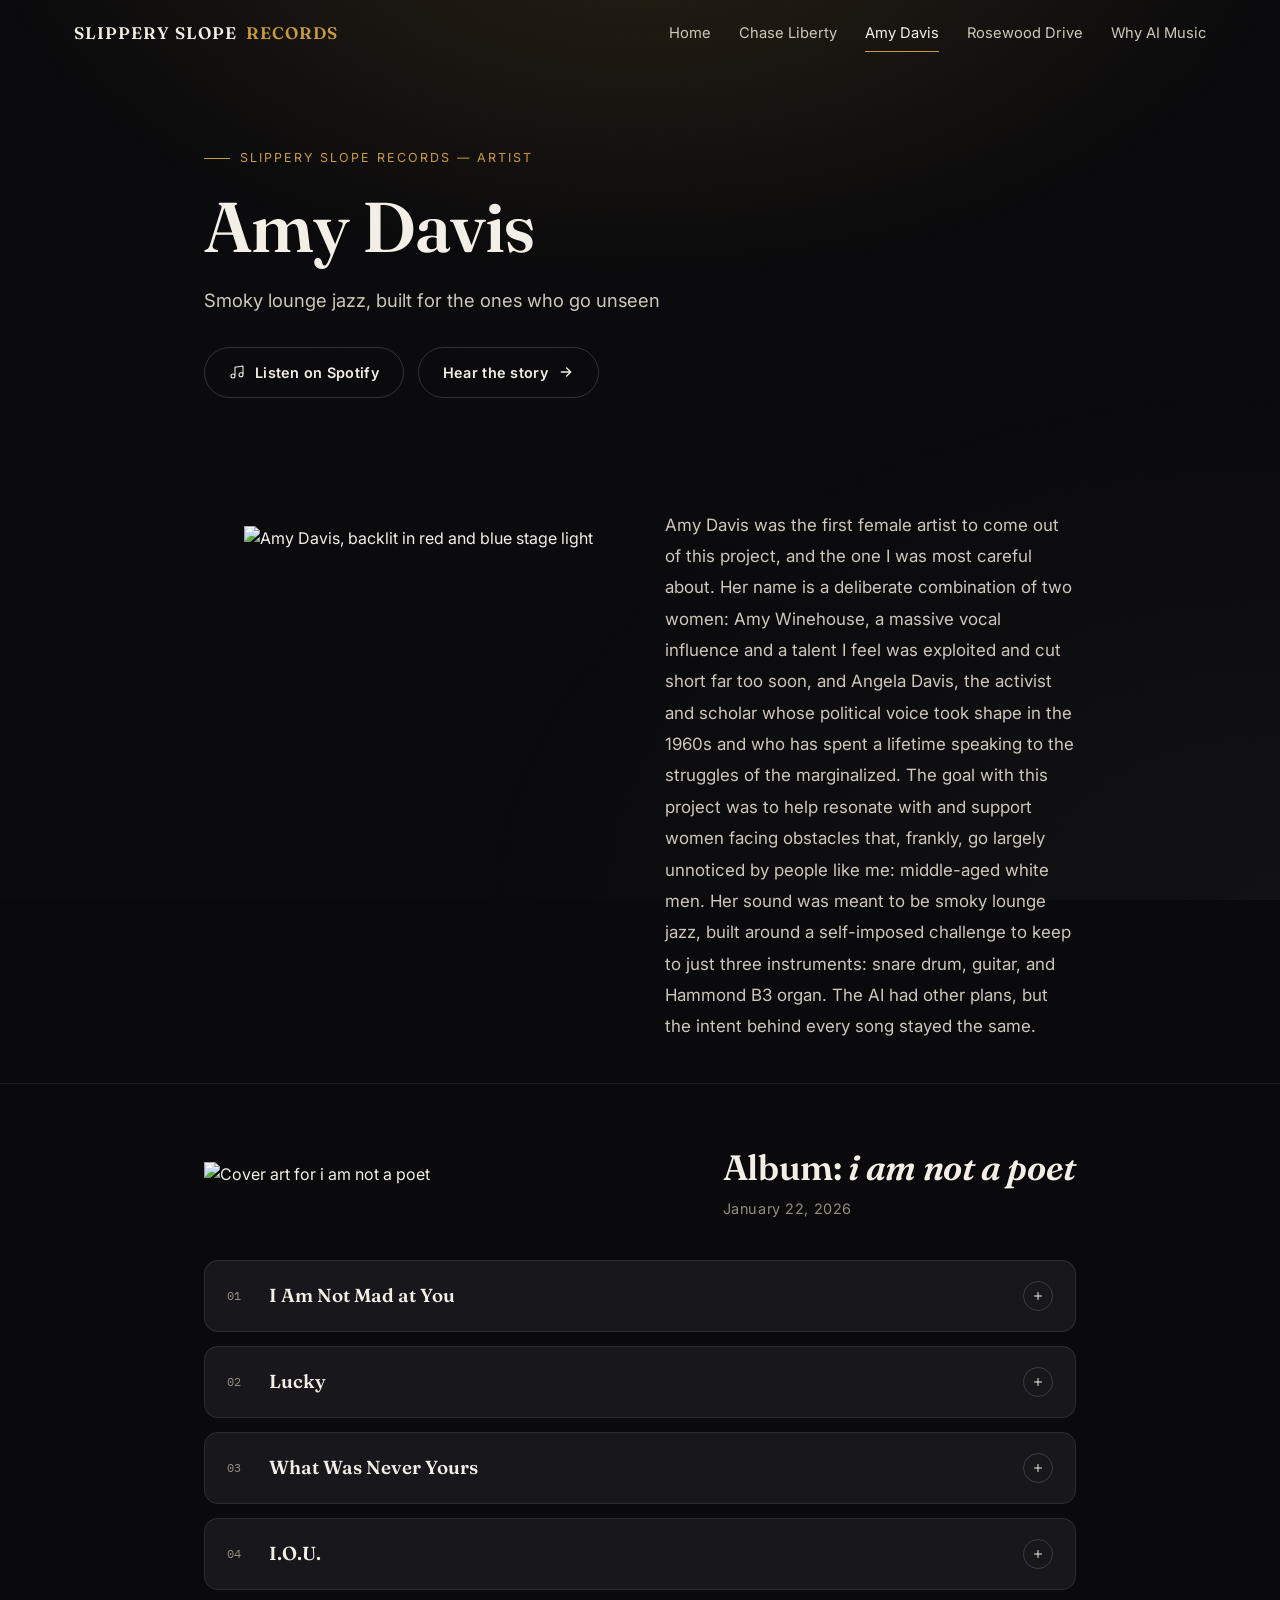
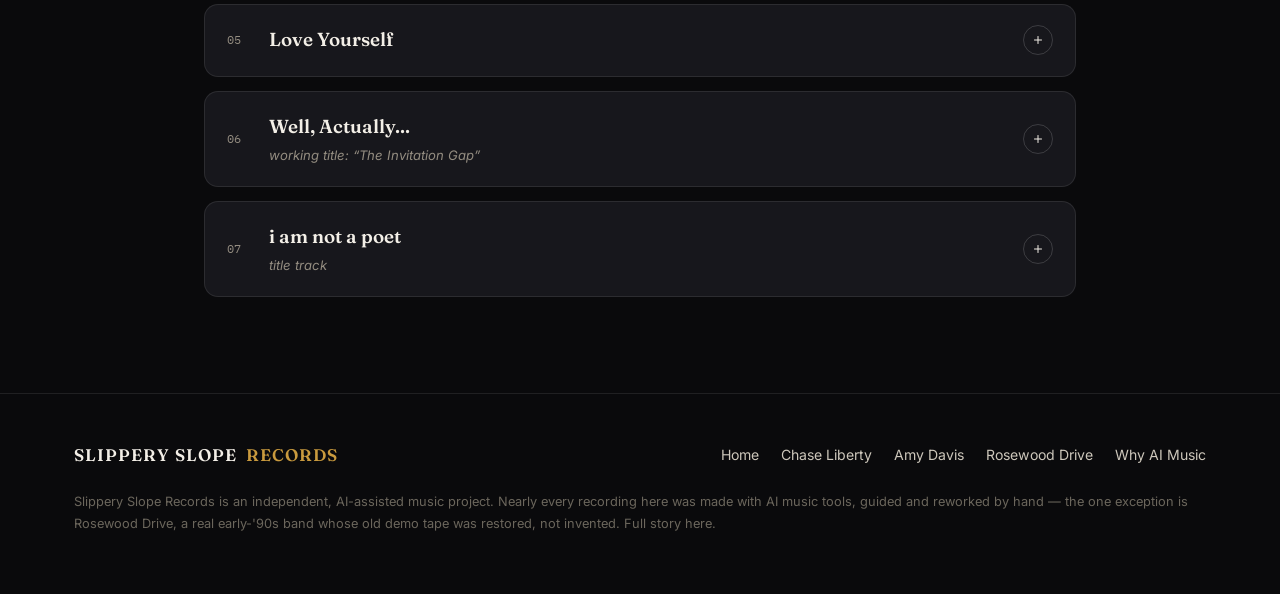
==== commit 02a87834: "Add Amy Davis Spotify links, album cover, and bio photo" ====
--- a/amy-davis.html
+++ b/amy-davis.html
@@ -21,6 +21,7 @@
       <a href="chase-liberty.html" data-page="chase-liberty.html">Chase Liberty</a>
       <a href="amy-davis.html" data-page="amy-davis.html" class="active">Amy Davis</a>
       <a href="rosewood-drive.html" data-page="rosewood-drive.html">Rosewood Drive</a>
+      <a href="why-ai-music.html" data-page="why-ai-music.html">Why AI Music</a>
     </nav>
     <button class="nav-toggle" aria-label="Toggle menu" aria-expanded="false"><span></span></button>
   </div>
@@ -33,7 +34,7 @@
       <h1 class="reveal">Amy Davis</h1>
       <p class="lede reveal">Smoky lounge jazz, built for the ones who go unseen</p>
       <div class="hero-meta reveal">
-        <span class="btn btn-ghost" aria-disabled="true" title="Spotify link coming soon"><svg viewBox="0 0 24 24" fill="none" xmlns="http://www.w3.org/2000/svg"><path d="M9 18V5l12-2v13M9 18a3 3 0 1 1-6 0 3 3 0 0 1 6 0Zm12-2a3 3 0 1 1-6 0 3 3 0 0 1 6 0Z" stroke="currentColor" stroke-width="1.6" stroke-linecap="round" stroke-linejoin="round"/></svg>Listen on Spotify</span>
+        <a class="btn btn-ghost" href="https://open.spotify.com/artist/2grG29lux7l3XLEa3jIdUd" target="_blank" rel="noopener"><svg viewBox="0 0 24 24" fill="none" xmlns="http://www.w3.org/2000/svg"><path d="M9 18V5l12-2v13M9 18a3 3 0 1 1-6 0 3 3 0 0 1 6 0Zm12-2a3 3 0 1 1-6 0 3 3 0 0 1 6 0Z" stroke="currentColor" stroke-width="1.6" stroke-linecap="round" stroke-linejoin="round"/></svg>Listen on Spotify</a>
         <a class="btn btn-ghost" href="#i-am-not-a-poet">Hear the story <svg viewBox="0 0 24 24" fill="none" xmlns="http://www.w3.org/2000/svg"><path d="M5 12H19M19 12L13 6M19 12L13 18" stroke="currentColor" stroke-width="2" stroke-linecap="round" stroke-linejoin="round"/></svg></a>
       </div>
     </div>
@@ -42,7 +43,9 @@
   <section class="section section--tight">
     <div class="container">
       <div class="bio-block reveal">
-        <div class="vinyl vinyl--lg vinyl-spin" aria-hidden="true"></div>
+        <figure class="bio-photo reveal">
+          <img src="assets/img/amy-davis-profile.jpg" alt="Amy Davis, backlit in red and blue stage light" loading="lazy">
+        </figure>
         <div class="prose">
           <p>Amy Davis was the first female artist to come out of this project, and the one I was most careful about. Her name is a deliberate combination of two women: Amy Winehouse, a massive vocal influence and a talent I feel was exploited and cut short far too soon, and Angela Davis, the activist and scholar whose political voice took shape in the 1960s and who has spent a lifetime speaking to the struggles of the marginalized. The goal with this project was to help resonate with and support women facing obstacles that, frankly, go largely unnoticed by people like me: middle-aged white men. Her sound was meant to be smoky lounge jazz, built around a self-imposed challenge to keep to just three instruments: snare drum, guitar, and Hammond B3 organ. The AI had other plans, but the intent behind every song stayed the same.</p>
         </div>
@@ -53,8 +56,13 @@
   <section class="album" id="i-am-not-a-poet">
     <div class="container">
       <div class="album-head reveal">
-        <h2>Album: <em>i am not a poet</em></h2>
-        <span class="album-date">January 22, 2026</span>
+        <div class="album-cover">
+          <img src="assets/img/amy-davis-i-am-not-a-poet-cover.jpg" alt="Cover art for i am not a poet" loading="lazy">
+        </div>
+        <div class="album-head-text">
+          <h2>Album: <em>i am not a poet</em></h2>
+          <span class="album-date">January 22, 2026</span>
+        </div>
       </div>
       <div class="album-intro reveal">
         
@@ -71,62 +79,17 @@
         </button>
         <div class="track-body">
           <div class="track-body-inner">
-            <div class="track-tabs"><button class="track-tab is-active" data-panel="story">The Story</button><button class="track-tab" data-panel="lyrics">Lyrics</button></div>
+            <div class="track-tabs">
+              <div class="track-tabs-group"><button class="track-tab is-active" data-panel="story">The Story</button><button class="track-tab" data-panel="lyrics">Lyrics</button></div>
+              <a class="track-spotify" href="https://open.spotify.com/track/30zm5KzWiQAcX1LJsdNB6U" target="_blank" rel="noopener"><svg viewBox="0 0 24 24" fill="none" xmlns="http://www.w3.org/2000/svg"><path d="M9 18V5l12-2v13M9 18a3 3 0 1 1-6 0 3 3 0 0 1 6 0Zm12-2a3 3 0 1 1-6 0 3 3 0 0 1 6 0Z" stroke="currentColor" stroke-width="1.6" stroke-linecap="round" stroke-linejoin="round"/></svg><span class="label">Spotify</span></a>
+            </div>
             <div class="track-panels">
               <div class="track-panel is-active" data-panel="story">
             <div class="track-story"><p><em>This song is written for Renée Nicole Good.</em></p><p>On January 7, 2026, Renée, a 37-year-old writer, poet, and mother of three from Colorado Springs living in Minneapolis, was fatally shot by an ICE agent during an immigration enforcement stop in the city's Central neighborhood. Multiple independent video analyses, including from the <em>New York Times</em> and <em>Washington Post</em>, contradicted the official account of the shooting. Her death sparked nationwide protests and renewed scrutiny of immigration enforcement tactics.</p>
 <p>This song isn't really a political statement, even though it comes out of a deeply political moment. What stayed with me, reading about her afterward, was that by every account her instinct wasn't rage. It was grace. That's what this song is actually about: a tribute to a woman who spoke up for people who often go unseen, written by someone who never met her but couldn't stop thinking about her, or stop thinking about how much better a response she gave the world than the one it gave her.</p></div>
             
           </div>
-          <div class="track-panel" data-panel="lyrics"><div class="lyrics">Dear Renée
-I never got to know you
-But I read about the words you wrote
-You gave your voice to strangers
-The ones we never see
-Until you spoke
-
-You drove north to start again
-Your boy drawing on the glass
-The art that children make
-Before they learn what lasts
-Dear Renée
-
-With your whole world in that car
-And nothing in your hands
-You spoke the only language
-That fear won't understand
-You said "I am not mad at you"
-
-You believed that we're here
-To keep each other whole
-They brought their fear and guns
-But couldn't touch your soul
-Dear Renée
-
-Your babies heard you say
-That grace is how we fight
-You left your voice inside them
-It carries through the night
-You said "I am not mad at you"
-
-You wrote with words like knives
-For lives nobody saw
-And in your final breath
-You gave us something more
-Dear Renée
-
-The ones you spoke for
-Now speak for you
-The ones who know your name
-Know what to do
-We'll say "I am not mad at you"
-I am not mad at you
-I am not mad at you
-Dear Renée
-
-Dear Renée
-I am not mad at you
-Dear Renée..</div></div>
+          <div class="track-panel" data-panel="lyrics"><div class="lyrics">PLACEHOLDER_LYRICS_1</div></div>
             </div>
           </div>
         </div>
@@ -142,46 +105,17 @@
         </button>
         <div class="track-body">
           <div class="track-body-inner">
-            <div class="track-tabs"><button class="track-tab is-active" data-panel="story">The Story</button><button class="track-tab" data-panel="lyrics">Lyrics</button></div>
+            <div class="track-tabs">
+              <div class="track-tabs-group"><button class="track-tab is-active" data-panel="story">The Story</button><button class="track-tab" data-panel="lyrics">Lyrics</button></div>
+              <a class="track-spotify" href="https://open.spotify.com/track/5FZMl6uHv4umZFpkGqmoBU" target="_blank" rel="noopener"><svg viewBox="0 0 24 24" fill="none" xmlns="http://www.w3.org/2000/svg"><path d="M9 18V5l12-2v13M9 18a3 3 0 1 1-6 0 3 3 0 0 1 6 0Zm12-2a3 3 0 1 1-6 0 3 3 0 0 1 6 0Z" stroke="currentColor" stroke-width="1.6" stroke-linecap="round" stroke-linejoin="round"/></svg><span class="label">Spotify</span></a>
+            </div>
             <div class="track-panels">
               <div class="track-panel is-active" data-panel="story">
             <div class="track-story"><p>This is a direct homage to Amy Winehouse, not an imitation of her, but an imagining: if she had one more song to write, from wherever clarity finally reaches you, what would matter most? Her own words are on record that she felt she was put here to be a wife and a mother, that she wanted two or three children, and reporting at the time of her death said she'd been in the process of trying to adopt a girl from St. Lucia. What struck me most, reading into her story, was that the tragedy was never recklessness or not knowing. She'd gotten clean from heroin and crack, she was counting her sober days, people close to her said she was close to making it through. The machine had already closed the doors before she understood the cost of walking through them.</p>
 <p>The song is written as Amy speaking directly to that daughter she never had, a presence she'd already named, in her own mind, Lucky. Not advice to her younger self, and not regret spiraling. Something closer to clear-eyed longing, a woman finally sober in a way she never got to be while she was alive, reaching toward someone who was always waiting on the other side of a door she signed away before she knew it was closing. “They put a pen in my hand before I knew what doors would close” is where the industry itself lives in the song: contracts, cameras, ink, named plainly, without needing to explain further. There's no resolution at the end, on purpose. Life and death don't offer one. Neither does Lucky.</p></div>
             
           </div>
-          <div class="track-panel" data-panel="lyrics"><div class="lyrics">I can't see your face
-But I feel you somewhere
-On a road I never walked
-Would you hum before you spoke?
-Would you have my stubborn streak?
-
-There's a park, an afternoon
-Playing hide and seek
-
-I would have called you Lucky
-And you would have been
-On a quieter road
-Waiting to begin
-
-Saturday morning
-Your hair in my hands
-Your small voice under mine
-No cameras
-Just the radio on
-And all this time
-
-There's a kitchen, candle flame
-Singing songs without my name
-
-[repeat chorus]
-
-They put a pen in my hand
-Before I knew what doors would close
-You were waiting
-On the other side
-And I didn't know
-
-[repeat chorus]</div></div>
+          <div class="track-panel" data-panel="lyrics"><div class="lyrics">PLACEHOLDER_LYRICS_2</div></div>
             </div>
           </div>
         </div>
@@ -197,49 +131,17 @@
         </button>
         <div class="track-body">
           <div class="track-body-inner">
-            <div class="track-tabs"><button class="track-tab is-active" data-panel="story">The Story</button><button class="track-tab" data-panel="lyrics">Lyrics</button></div>
+            <div class="track-tabs">
+              <div class="track-tabs-group"><button class="track-tab is-active" data-panel="story">The Story</button><button class="track-tab" data-panel="lyrics">Lyrics</button></div>
+              <a class="track-spotify" href="https://open.spotify.com/track/3ndDM6vlcUKBGAekKDnKR5" target="_blank" rel="noopener"><svg viewBox="0 0 24 24" fill="none" xmlns="http://www.w3.org/2000/svg"><path d="M9 18V5l12-2v13M9 18a3 3 0 1 1-6 0 3 3 0 0 1 6 0Zm12-2a3 3 0 1 1-6 0 3 3 0 0 1 6 0Z" stroke="currentColor" stroke-width="1.6" stroke-linecap="round" stroke-linejoin="round"/></svg><span class="label">Spotify</span></a>
+            </div>
             <div class="track-panels">
               <div class="track-panel is-active" data-panel="story">
             <div class="track-story"><p>A direct song about bodily autonomy and reproductive rights, written as an intergenerational address: mothers, daughters, and grandmothers all carrying the same fight forward, generation after generation, whether or not the law agrees it's theirs to carry.</p>
 <p>“What was never yours won't cross this line, what was never yours was always mine” is written as a refusal, aimed at anyone (a legislature, a court, a man) who thinks a woman's body is a subject open for debate.</p></div>
             
           </div>
-          <div class="track-panel" data-panel="lyrics"><div class="lyrics">January carved a promise in the law,
-Ink that said these hands were finally ours.
-Daughters walking where their mothers bled,
-Carrying the words their grandmothers said.
-
-You can hold your gavels, stake your claim,
-Take our choice to hide your shame—
-But we won't play your losing game.
-
-My body was never your debate,
-Never your dominion, never your estate.
-You can lock the doors, legalize the hate—
-What was never yours won't cross this line.
-What was never yours was always mine.
-
-Little girls are watching what we do,
-Learning if their bodies belong to them or you.
-Every mother holds a daughter's hand,
-Whispers: you were born to make your stand.
-
-You can build your fences, draw your lines,
-Wrap your fear in righteous signs—
-But there's a fire you can't confine…
-
-[repeat chorus]
-
-To every daughter told to sit and wait,
-To every woman boxed inside their fate—
-Your hands are free, your voice is strong,
-Your body knows where it belongs—
-And to the men who've had it wrong:
-Keep your hands off. Move along.
-
-[repeat chorus]
-
-…always mine.</div></div>
+          <div class="track-panel" data-panel="lyrics"><div class="lyrics">PLACEHOLDER_LYRICS_3</div></div>
             </div>
           </div>
         </div>
@@ -255,62 +157,17 @@
         </button>
         <div class="track-body">
           <div class="track-body-inner">
-            <div class="track-tabs"><button class="track-tab is-active" data-panel="story">The Story</button><button class="track-tab" data-panel="lyrics">Lyrics</button></div>
+            <div class="track-tabs">
+              <div class="track-tabs-group"><button class="track-tab is-active" data-panel="story">The Story</button><button class="track-tab" data-panel="lyrics">Lyrics</button></div>
+              <a class="track-spotify" href="https://open.spotify.com/track/7sYDCzyRqoSsTEQZhLdu2i" target="_blank" rel="noopener"><svg viewBox="0 0 24 24" fill="none" xmlns="http://www.w3.org/2000/svg"><path d="M9 18V5l12-2v13M9 18a3 3 0 1 1-6 0 3 3 0 0 1 6 0Zm12-2a3 3 0 1 1-6 0 3 3 0 0 1 6 0Z" stroke="currentColor" stroke-width="1.6" stroke-linecap="round" stroke-linejoin="round"/></svg><span class="label">Spotify</span></a>
+            </div>
             <div class="track-panels">
               <div class="track-panel is-active" data-panel="story">
             <div class="track-story"><p>The seed of this one was a single sentence someone said to me: “I want to be so blessed that I can be a blessing to others.” Strip that down to its plain, non-religious core and you've got the whole song: ambition as a form of love, not greed. The narrator's entire drive toward “making it” is really a drive to repay and uplift the people who carried her when she had nothing. She keeps a running mental ledger of it: borrowed sugar, a ride to work, a “don't worry about it, love.” “This greed ain't greed, it's group therapy, where the only cure is spreading out the profit” is the line where the whole reframe lands. I wanted her hopeful and hungry, not wounded. This isn't another lament, it's a woman driven by how much she wants to give back once she's able to.</p>
 <p>Amy Davis's sound is built around a real constraint: just Hammond B3 organ, twelve-string guitar, and a single snare, nowhere to hide behind a bigger arrangement. This song leans into that fully: dive-bar intimacy that swells and recedes rather than climbs in a straight line, with the quietest moment (a half-spoken confession over one sustained organ drone) carrying more weight than the loudest. It's the most purely soul-jazz track on the record, built to feel like a late-night, after-hours room rather than anything churchy. Every ounce of gospel instinct was deliberately kept out of it, so what's left is just the voice and the debt she's trying to pay down.</p></div>
             
           </div>
-          <div class="track-panel" data-panel="lyrics"><div class="lyrics">Got a habit of keeping score in reverse,
-Every blessing I catch feels borrowed first.
-These empty hands shake with ambition,
-Building castles from eviction notes and wishin'.
-
-My grandmother's rings sit in the pawn shop window,
-But I walk past them daily, let that hunger grow.
-'Cause I'm saving up for something I can't name yet,
-Like freedom with a forwarding address.
-
-They say I'm selfish, chasing paper dreams,
-But they don't see the faces in my schemes.
-
-When my ship comes in, I'm buying back the neighborhood,
-Every IOU I've written in my blood.
-Stack it high enough to be the ladder,
-For everyone who made my thin days fatter.
-
-My therapist says I got survivor's guilt backward,
-Feeling bad for things I ain't survived yet.
-But every lottery ticket's someone's mama's medicine,
-Every long shot's somebody's evidence.
-
-Call me foolish, chasing vapor trails,
-But empty pockets don't write fairy tales.
-
-[repeat chorus]
-
-I keep a mental ledger of borrowed sugar,
-Rides to work when the engine gave up.
-Every "pay me back whenever,"
-Every "don't worry about it, love."
-
-The interest alone could break me,
-If I let myself do the math.
-
-So I chase success like it owes me an apology,
-Like it's got my people's names in its pocket.
-This greed ain't greed, it's group therapy,
-Where the only cure is spreading out the profit.
-
-Judge me if you want for wanting more,
-But hunger's just love with its hands out.
-
-[repeat chorus]
-
-These empty hands...
-They're just making room
-For what I'm gonna carry back.</div></div>
+          <div class="track-panel" data-panel="lyrics"><div class="lyrics">PLACEHOLDER_LYRICS_4</div></div>
             </div>
           </div>
         </div>
@@ -326,7 +183,10 @@
         </button>
         <div class="track-body">
           <div class="track-body-inner">
-            <div class="track-tabs"><button class="track-tab is-active" data-panel="story">The Story</button><button class="track-tab" data-panel="lyrics">Lyrics</button></div>
+            <div class="track-tabs">
+              <div class="track-tabs-group"><button class="track-tab is-active" data-panel="story">The Story</button><button class="track-tab" data-panel="lyrics">Lyrics</button></div>
+              <a class="track-spotify" href="https://open.spotify.com/track/5nzhZViWS8ZYqWLxhuazJd" target="_blank" rel="noopener"><svg viewBox="0 0 24 24" fill="none" xmlns="http://www.w3.org/2000/svg"><path d="M9 18V5l12-2v13M9 18a3 3 0 1 1-6 0 3 3 0 0 1 6 0Zm12-2a3 3 0 1 1-6 0 3 3 0 0 1 6 0Z" stroke="currentColor" stroke-width="1.6" stroke-linecap="round" stroke-linejoin="round"/></svg><span class="label">Spotify</span></a>
+            </div>
             <div class="track-panels">
               <div class="track-panel is-active" data-panel="story">
             <div class="track-story"><p>Women are so often coached, by media, by family, by culture, to look for the fault in themselves first. This song is meant as encouragement to flip that instinct: to find your own power and appreciate who you are, because making the world better starts with how you treat yourself. It's built as an homage to one of hip-hop's most iconic hustle anthems, taking the same urgency and turning it away from seizing an external opportunity and toward something more internal: self-worth as the thing you only get one shot at building.</p></div>
@@ -348,55 +208,17 @@
         </button>
         <div class="track-body">
           <div class="track-body-inner">
-            <div class="track-tabs"><button class="track-tab is-active" data-panel="story">The Story</button><button class="track-tab" data-panel="lyrics">Lyrics</button></div>
+            <div class="track-tabs">
+              <div class="track-tabs-group"><button class="track-tab is-active" data-panel="story">The Story</button><button class="track-tab" data-panel="lyrics">Lyrics</button></div>
+              <a class="track-spotify" href="https://open.spotify.com/track/1LnVdwVVsTN8flYSLOgzw2" target="_blank" rel="noopener"><svg viewBox="0 0 24 24" fill="none" xmlns="http://www.w3.org/2000/svg"><path d="M9 18V5l12-2v13M9 18a3 3 0 1 1-6 0 3 3 0 0 1 6 0Zm12-2a3 3 0 1 1-6 0 3 3 0 0 1 6 0Z" stroke="currentColor" stroke-width="1.6" stroke-linecap="round" stroke-linejoin="round"/></svg><span class="label">Spotify</span></a>
+            </div>
             <div class="track-panels">
               <div class="track-panel is-active" data-panel="story">
             <div class="track-story"><p>The seed here was a LinkedIn post about women being left off conference speaker lineups, with the same excuse every time: “we didn't get any submissions from women.” The reality underneath it was that the men had been personally invited, while women were left to fight their way into a process dressed up as open and fair. I wanted to pull that beyond conferences specifically, into systemic exclusion in general, dressed up as an open door that was never actually open. The song speaks directly to the people doing the excluding, not about them, naming exactly what they did in every verse so there's nowhere for them to look away.</p>
 <p>Nina Simone's “Mississippi Goddam” was the sonic compass: jazzy yet militant, sophisticated enough that you're nodding along before you register what's actually being said to you. The vocal isn't restrained, it's controlled: dangerously calm, occasionally letting a sharp emphasis through before returning to composure, holding righteous anger, exhausted clarity, and defiant self-worth all at once rather than picking just one. The hook, “well, actually... you never said my name,” borrows the exact tone of the condescension it's responding to and hands it back loaded. It appears three times across the song: first almost gently, as an observation, then as a flat indictment, and finally, alone with no instruments at all, as a verdict. The thesis line closes it out: “The distance wasn't mine to cross, the bridge was yours to build.” She didn't fail to reach. They failed to choose.</p></div>
             
           </div>
-          <div class="track-panel" data-panel="lyrics"><div class="lyrics">You wrote the names down months ago
-In ink that dried before I woke
-A list of voices, a careful row
-Of every man you've ever known
-
-The invitations went by hand
-To numbers saved in your phone
-You shook their hands, you made your plans
-Then wondered why I wasn't known
-
-Well, actually
-You never said my name
-
-You built the room, you set the chairs
-You counted heads and called it fair
-Then built the stage without a care
-For me to fight my way up there
-
-Don't tell me that you left it wide
-When the door just faced their side
-Don't tell me that you meant to call
-When you didn't know my name at all
-
-You filled the room with your reflection
-And swore the seats were fair
-You only saw yourself repeated
-Then asked why I wasn't there
-
-Well, actually
-You never said my name
-
-You chose the names
-You made the calls
-You built the list inside your walls
-And when the room was full of you
-You asked why I never came through
-
-The distance wasn't mine to cross
-The bridge was yours to build
-
-Well, actually
-You never said my name</div></div>
+          <div class="track-panel" data-panel="lyrics"><div class="lyrics">PLACEHOLDER_LYRICS_6</div></div>
             </div>
           </div>
         </div>
@@ -412,7 +234,10 @@
         </button>
         <div class="track-body">
           <div class="track-body-inner">
-            <div class="track-tabs"><button class="track-tab is-active" data-panel="story">The Story</button><button class="track-tab" data-panel="lyrics">Lyrics</button></div>
+            <div class="track-tabs">
+              <div class="track-tabs-group"><button class="track-tab is-active" data-panel="story">The Story</button><button class="track-tab" data-panel="lyrics">Lyrics</button></div>
+              <a class="track-spotify" href="https://open.spotify.com/track/01DDSGqimNkROtvQFHeIWK" target="_blank" rel="noopener"><svg viewBox="0 0 24 24" fill="none" xmlns="http://www.w3.org/2000/svg"><path d="M9 18V5l12-2v13M9 18a3 3 0 1 1-6 0 3 3 0 0 1 6 0Zm12-2a3 3 0 1 1-6 0 3 3 0 0 1 6 0Z" stroke="currentColor" stroke-width="1.6" stroke-linecap="round" stroke-linejoin="round"/></svg><span class="label">Spotify</span></a>
+            </div>
             <div class="track-panels">
               <div class="track-panel is-active" data-panel="story">
             <div class="track-story"><p>This one started with something real, found rather than invented: handwritten street art in downtown Portland, a short poem musing that some poems tell the truth without rhyming, while others rhyme in ways that aren't strictly true, just to catch the cadence of the universe. I don't know if it was original to whoever made that sign or something they'd borrowed, but it moved me, and it felt like the pulse of the city. If anyone recognizes it and knows who made it, I'd genuinely like to hear from them. I'd like the chance to return the favor of the inspiration.</p>
@@ -422,62 +247,7 @@
           <figcaption>The handwritten street sign in downtown Portland that inspired this song. If you know who made it, please get in touch — I'd like to properly credit and thank them.</figcaption>
         </figure></div>
           </div>
-          <div class="track-panel" data-panel="lyrics"><div class="lyrics">I am not a poet,
-just a woman with a pen at two fifteen,
-watching streetlights paint the walls
-with shadows that know more than me.
-But I've learned that truth don't need
-A degree in pretty words—
-Sometimes it just needs
-Someone brave enough to bleed.
-
-I am not a poet,
-But I know when something's real.
-I am not a poet,
-But I know the way things feel.
-Some truths rhyme without trying,
-Like heartbeats, like the rain—
-I am not a poet,
-I just know this kind of pain.
-
-Found a notebook in the subway,
-Filled with someone else's fears,
-And I recognized my handwriting
-Though I'd never been there, dear.
-We all scribble the same prayers
-On napkins, receipts, and skin—
-Calling ourselves amateurs
-While the universe breaks in.
-
-[repeat chorus]
-
-Maybe poets are just people
-Who admit they're listening
-To the cadence underneath it all—
-That rhythm we're all missing.
-I hear it in the dishwater,
-In the sighs between the words,
-In the silence after "sorry,"
-In the songs that go unheard.
-
-So I'll keep my denials,
-Wear them like a cheap disguise,
-While I translate what the moon says
-To the puddles full of sky.
-Not a poet, just a witness
-To the verses that we live—
-Not a poet, just a woman
-With some truth she's got to give.
-
-I am not a poet,
-But I know when something's real.
-I am not a poet,
-But I carved these words from steel.
-The universe keeps humming
-Its rhythm through my veins—
-I am not a poet,
-
-Just someone who explains.</div></div>
+          <div class="track-panel" data-panel="lyrics"><div class="lyrics">PLACEHOLDER_LYRICS_7</div></div>
             </div>
           </div>
         </div>
@@ -495,9 +265,10 @@
         <a href="chase-liberty.html">Chase Liberty</a>
         <a href="amy-davis.html">Amy Davis</a>
         <a href="rosewood-drive.html">Rosewood Drive</a>
+        <a href="why-ai-music.html">Why AI Music</a>
       </nav>
     </div>
-    <p class="footer-fine">Slippery Slope Records is an independent, AI-assisted music project. Nearly every recording here was made with AI music tools, guided and reworked by hand — the one exception is Rosewood Drive, a real early-'90s band whose old demo tape was restored, not invented. Full story on the home page.</p>
+    <p class="footer-fine">Slippery Slope Records is an independent, AI-assisted music project. Nearly every recording here was made with AI music tools, guided and reworked by hand — the one exception is Rosewood Drive, a real early-'90s band whose old demo tape was restored, not invented. <a href="why-ai-music.html">Full story here</a>.</p>
   </div>
 </footer>
 <button class="to-top" aria-label="Back to top"><svg viewBox="0 0 24 24" fill="none" xmlns="http://www.w3.org/2000/svg"><path d="M12 19V5M12 5L6 11M12 5L18 11" stroke="currentColor" stroke-width="2" stroke-linecap="round" stroke-linejoin="round"/></svg></button>
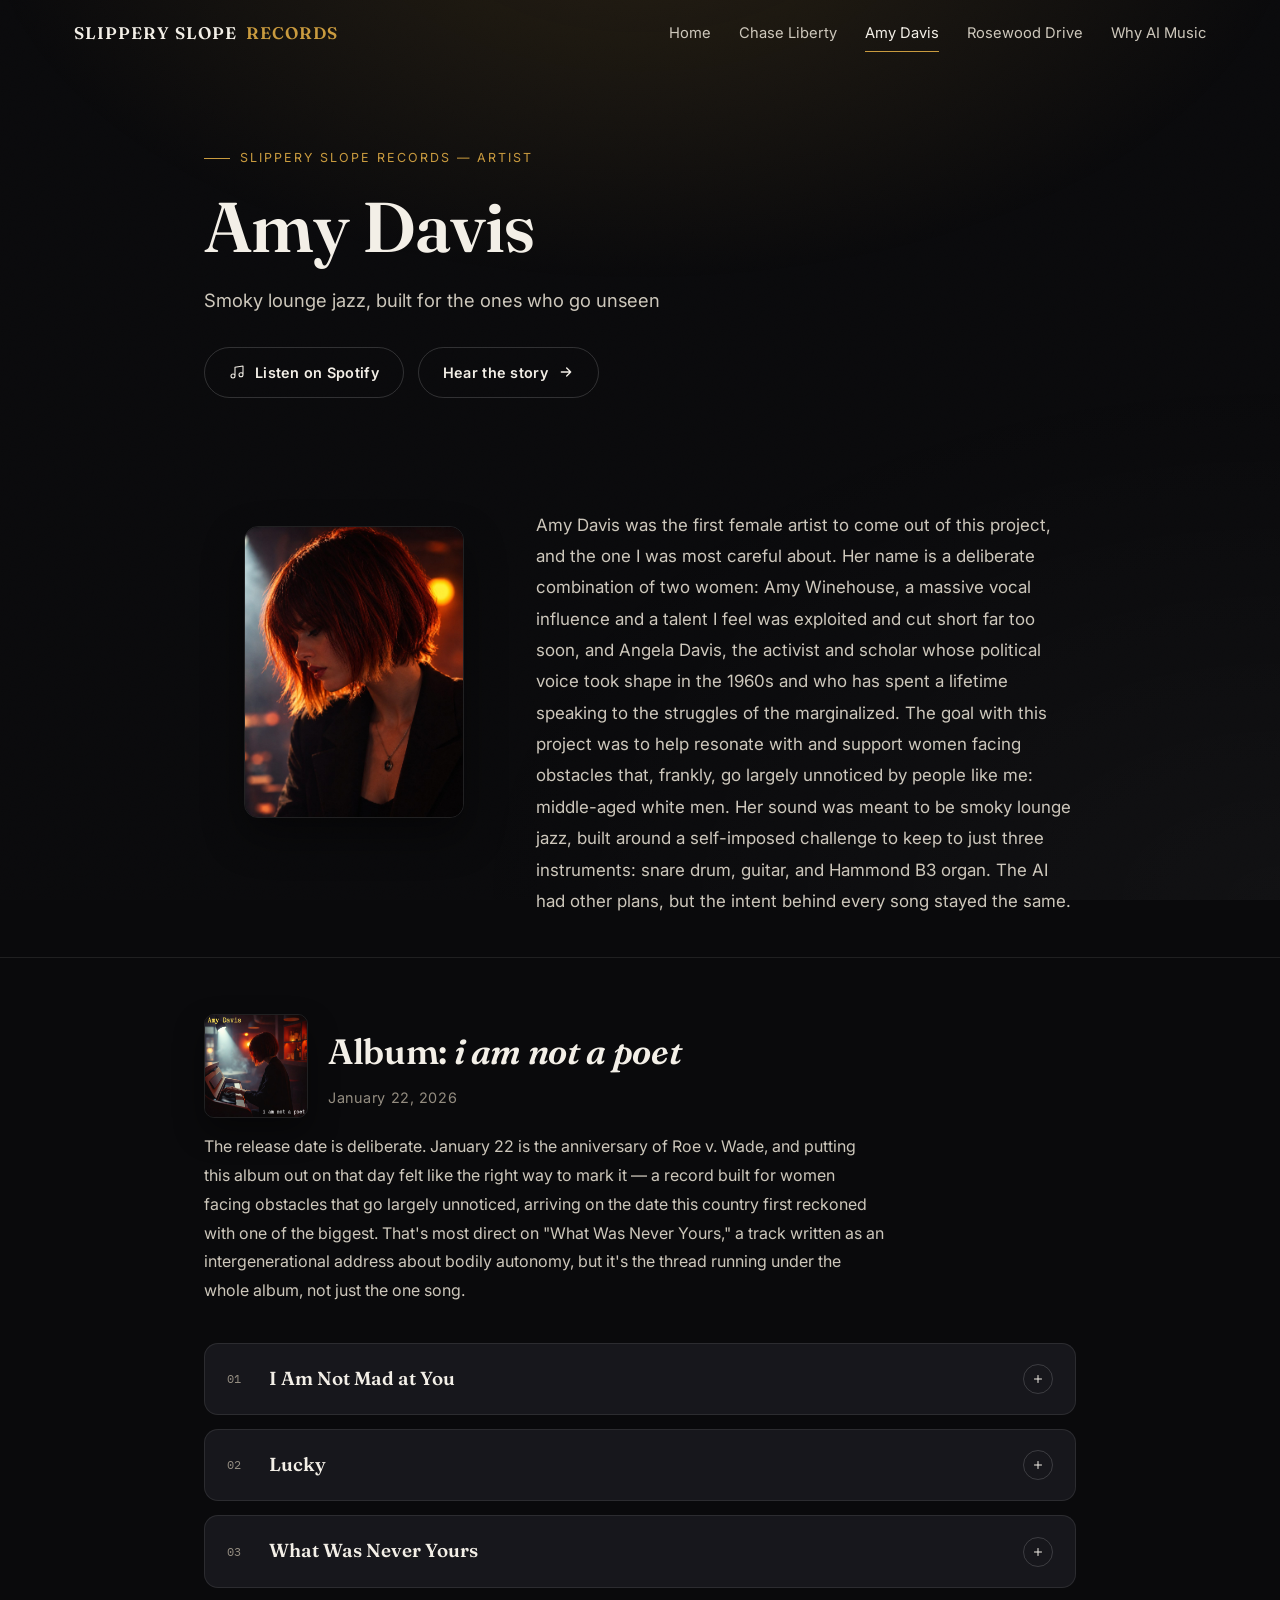
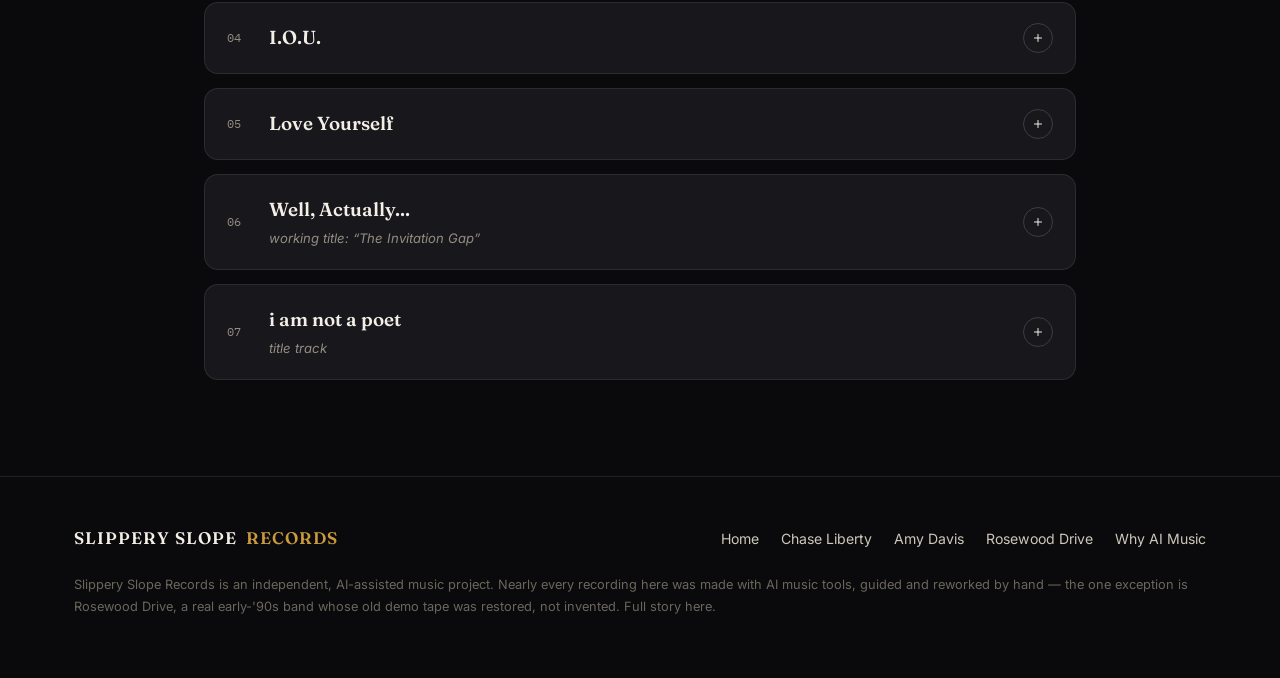
==== commit ae336714: "Add Roe v. Wade release-date note to i am not a poet album intro" ====
--- a/amy-davis.html
+++ b/amy-davis.html
@@ -65,7 +65,7 @@
         </div>
       </div>
       <div class="album-intro reveal">
-        
+        <p>The release date is deliberate. January 22 is the anniversary of Roe v. Wade, and putting this album out on that day felt like the right way to mark it — a record built for women facing obstacles that go largely unnoticed, arriving on the date this country first reckoned with one of the biggest. That's most direct on "What Was Never Yours," a track written as an intergenerational address about bodily autonomy, but it's the thread running under the whole album, not just the one song.</p>
       </div>
       <div class="tracklist">
       <article class="track reveal" data-open="false">
@@ -89,7 +89,55 @@
 <p>This song isn't really a political statement, even though it comes out of a deeply political moment. What stayed with me, reading about her afterward, was that by every account her instinct wasn't rage. It was grace. That's what this song is actually about: a tribute to a woman who spoke up for people who often go unseen, written by someone who never met her but couldn't stop thinking about her, or stop thinking about how much better a response she gave the world than the one it gave her.</p></div>
             
           </div>
-          <div class="track-panel" data-panel="lyrics"><div class="lyrics">PLACEHOLDER_LYRICS_1</div></div>
+          <div class="track-panel" data-panel="lyrics"><div class="lyrics">Dear Renée
+I never got to know you
+But I read about the words you wrote
+You gave your voice to strangers
+The ones we never see
+Until you spoke
+
+You drove north to start again
+Your boy drawing on the glass
+The art that children make
+Before they learn what lasts
+Dear Renée
+
+With your whole world in that car
+And nothing in your hands
+You spoke the only language
+That fear won't understand
+You said "I am not mad at you"
+
+You believed that we're here
+To keep each other whole
+They brought their fear and guns
+But couldn't touch your soul
+Dear Renée
+
+Your babies heard you say
+That grace is how we fight
+You left your voice inside them
+It carries through the night
+You said "I am not mad at you"
+
+You wrote with words like knives
+For lives nobody saw
+And in your final breath
+You gave us something more
+Dear Renée
+
+The ones you spoke for
+Now speak for you
+The ones who know your name
+Know what to do
+We'll say "I am not mad at you"
+I am not mad at you
+I am not mad at you
+Dear Renée
+
+Dear Renée
+I am not mad at you
+Dear Renée..</div></div>
             </div>
           </div>
         </div>
@@ -115,7 +163,39 @@
 <p>The song is written as Amy speaking directly to that daughter she never had, a presence she'd already named, in her own mind, Lucky. Not advice to her younger self, and not regret spiraling. Something closer to clear-eyed longing, a woman finally sober in a way she never got to be while she was alive, reaching toward someone who was always waiting on the other side of a door she signed away before she knew it was closing. “They put a pen in my hand before I knew what doors would close” is where the industry itself lives in the song: contracts, cameras, ink, named plainly, without needing to explain further. There's no resolution at the end, on purpose. Life and death don't offer one. Neither does Lucky.</p></div>
             
           </div>
-          <div class="track-panel" data-panel="lyrics"><div class="lyrics">PLACEHOLDER_LYRICS_2</div></div>
+          <div class="track-panel" data-panel="lyrics"><div class="lyrics">I can't see your face
+But I feel you somewhere
+On a road I never walked
+Would you hum before you spoke?
+Would you have my stubborn streak?
+
+There's a park, an afternoon
+Playing hide and seek
+
+I would have called you Lucky
+And you would have been
+On a quieter road
+Waiting to begin
+
+Saturday morning
+Your hair in my hands
+Your small voice under mine
+No cameras
+Just the radio on
+And all this time
+
+There's a kitchen, candle flame
+Singing songs without my name
+
+[repeat chorus]
+
+They put a pen in my hand
+Before I knew what doors would close
+You were waiting
+On the other side
+And I didn't know
+
+[repeat chorus]</div></div>
             </div>
           </div>
         </div>
@@ -141,7 +221,42 @@
 <p>“What was never yours won't cross this line, what was never yours was always mine” is written as a refusal, aimed at anyone (a legislature, a court, a man) who thinks a woman's body is a subject open for debate.</p></div>
             
           </div>
-          <div class="track-panel" data-panel="lyrics"><div class="lyrics">PLACEHOLDER_LYRICS_3</div></div>
+          <div class="track-panel" data-panel="lyrics"><div class="lyrics">January carved a promise in the law,
+Ink that said these hands were finally ours.
+Daughters walking where their mothers bled,
+Carrying the words their grandmothers said.
+
+You can hold your gavels, stake your claim,
+Take our choice to hide your shame—
+But we won't play your losing game.
+
+My body was never your debate,
+Never your dominion, never your estate.
+You can lock the doors, legalize the hate—
+What was never yours won't cross this line.
+What was never yours was always mine.
+
+Little girls are watching what we do,
+Learning if their bodies belong to them or you.
+Every mother holds a daughter's hand,
+Whispers: you were born to make your stand.
+
+You can build your fences, draw your lines,
+Wrap your fear in righteous signs—
+But there's a fire you can't confine…
+
+[repeat chorus]
+
+To every daughter told to sit and wait,
+To every woman boxed inside their fate—
+Your hands are free, your voice is strong,
+Your body knows where it belongs—
+And to the men who've had it wrong:
+Keep your hands off. Move along.
+
+[repeat chorus]
+
+…always mine.</div></div>
             </div>
           </div>
         </div>
@@ -167,7 +282,55 @@
 <p>Amy Davis's sound is built around a real constraint: just Hammond B3 organ, twelve-string guitar, and a single snare, nowhere to hide behind a bigger arrangement. This song leans into that fully: dive-bar intimacy that swells and recedes rather than climbs in a straight line, with the quietest moment (a half-spoken confession over one sustained organ drone) carrying more weight than the loudest. It's the most purely soul-jazz track on the record, built to feel like a late-night, after-hours room rather than anything churchy. Every ounce of gospel instinct was deliberately kept out of it, so what's left is just the voice and the debt she's trying to pay down.</p></div>
             
           </div>
-          <div class="track-panel" data-panel="lyrics"><div class="lyrics">PLACEHOLDER_LYRICS_4</div></div>
+          <div class="track-panel" data-panel="lyrics"><div class="lyrics">Got a habit of keeping score in reverse,
+Every blessing I catch feels borrowed first.
+These empty hands shake with ambition,
+Building castles from eviction notes and wishin'.
+
+My grandmother's rings sit in the pawn shop window,
+But I walk past them daily, let that hunger grow.
+'Cause I'm saving up for something I can't name yet,
+Like freedom with a forwarding address.
+
+They say I'm selfish, chasing paper dreams,
+But they don't see the faces in my schemes.
+
+When my ship comes in, I'm buying back the neighborhood,
+Every IOU I've written in my blood.
+Stack it high enough to be the ladder,
+For everyone who made my thin days fatter.
+
+My therapist says I got survivor's guilt backward,
+Feeling bad for things I ain't survived yet.
+But every lottery ticket's someone's mama's medicine,
+Every long shot's somebody's evidence.
+
+Call me foolish, chasing vapor trails,
+But empty pockets don't write fairy tales.
+
+[repeat chorus]
+
+I keep a mental ledger of borrowed sugar,
+Rides to work when the engine gave up.
+Every "pay me back whenever,"
+Every "don't worry about it, love."
+
+The interest alone could break me,
+If I let myself do the math.
+
+So I chase success like it owes me an apology,
+Like it's got my people's names in its pocket.
+This greed ain't greed, it's group therapy,
+Where the only cure is spreading out the profit.
+
+Judge me if you want for wanting more,
+But hunger's just love with its hands out.
+
+[repeat chorus]
+
+These empty hands...
+They're just making room
+For what I'm gonna carry back.</div></div>
             </div>
           </div>
         </div>
@@ -218,7 +381,48 @@
 <p>Nina Simone's “Mississippi Goddam” was the sonic compass: jazzy yet militant, sophisticated enough that you're nodding along before you register what's actually being said to you. The vocal isn't restrained, it's controlled: dangerously calm, occasionally letting a sharp emphasis through before returning to composure, holding righteous anger, exhausted clarity, and defiant self-worth all at once rather than picking just one. The hook, “well, actually... you never said my name,” borrows the exact tone of the condescension it's responding to and hands it back loaded. It appears three times across the song: first almost gently, as an observation, then as a flat indictment, and finally, alone with no instruments at all, as a verdict. The thesis line closes it out: “The distance wasn't mine to cross, the bridge was yours to build.” She didn't fail to reach. They failed to choose.</p></div>
             
           </div>
-          <div class="track-panel" data-panel="lyrics"><div class="lyrics">PLACEHOLDER_LYRICS_6</div></div>
+          <div class="track-panel" data-panel="lyrics"><div class="lyrics">You wrote the names down months ago
+In ink that dried before I woke
+A list of voices, a careful row
+Of every man you've ever known
+
+The invitations went by hand
+To numbers saved in your phone
+You shook their hands, you made your plans
+Then wondered why I wasn't known
+
+Well, actually
+You never said my name
+
+You built the room, you set the chairs
+You counted heads and called it fair
+Then built the stage without a care
+For me to fight my way up there
+
+Don't tell me that you left it wide
+When the door just faced their side
+Don't tell me that you meant to call
+When you didn't know my name at all
+
+You filled the room with your reflection
+And swore the seats were fair
+You only saw yourself repeated
+Then asked why I wasn't there
+
+Well, actually
+You never said my name
+
+You chose the names
+You made the calls
+You built the list inside your walls
+And when the room was full of you
+You asked why I never came through
+
+The distance wasn't mine to cross
+The bridge was yours to build
+
+Well, actually
+You never said my name</div></div>
             </div>
           </div>
         </div>
@@ -247,7 +451,62 @@
           <figcaption>The handwritten street sign in downtown Portland that inspired this song. If you know who made it, please get in touch — I'd like to properly credit and thank them.</figcaption>
         </figure></div>
           </div>
-          <div class="track-panel" data-panel="lyrics"><div class="lyrics">PLACEHOLDER_LYRICS_7</div></div>
+          <div class="track-panel" data-panel="lyrics"><div class="lyrics">I am not a poet,
+just a woman with a pen at two fifteen,
+watching streetlights paint the walls
+with shadows that know more than me.
+But I've learned that truth don't need
+A degree in pretty words—
+Sometimes it just needs
+Someone brave enough to bleed.
+
+I am not a poet,
+But I know when something's real.
+I am not a poet,
+But I know the way things feel.
+Some truths rhyme without trying,
+Like heartbeats, like the rain—
+I am not a poet,
+I just know this kind of pain.
+
+Found a notebook in the subway,
+Filled with someone else's fears,
+And I recognized my handwriting
+Though I'd never been there, dear.
+We all scribble the same prayers
+On napkins, receipts, and skin—
+Calling ourselves amateurs
+While the universe breaks in.
+
+[repeat chorus]
+
+Maybe poets are just people
+Who admit they're listening
+To the cadence underneath it all—
+That rhythm we're all missing.
+I hear it in the dishwater,
+In the sighs between the words,
+In the silence after "sorry,"
+In the songs that go unheard.
+
+So I'll keep my denials,
+Wear them like a cheap disguise,
+While I translate what the moon says
+To the puddles full of sky.
+Not a poet, just a witness
+To the verses that we live—
+Not a poet, just a woman
+With some truth she's got to give.
+
+I am not a poet,
+But I know when something's real.
+I am not a poet,
+But I carved these words from steel.
+The universe keeps humming
+Its rhythm through my veins—
+I am not a poet,
+
+Just someone who explains.</div></div>
             </div>
           </div>
         </div>
--- a/assets/css/style.css
+++ b/assets/css/style.css
@@ -346,12 +346,66 @@
 @keyframes spin{ to{ transform:rotate(360deg); } }
 
 /* ---------------------------------------------------------------------- */
+/* Home — big artist hero cards                                            */
+/* ---------------------------------------------------------------------- */
+.artist-hero-grid{
+  display:grid; grid-template-columns:repeat(3,1fr); gap:20px;
+}
+@media (max-width:900px){ .artist-hero-grid{ grid-template-columns:1fr; } }
+
+.artist-hero-card{
+  position:relative; display:block; overflow:hidden;
+  min-height:440px; border-radius:var(--radius); border:1px solid var(--line);
+  background:
+    var(--hero-img, none) center/cover no-repeat,
+    radial-gradient(130% 150% at 25% 0%, var(--card-accent, var(--accent)) 0%, #0c0c0e 58%);
+  transition:transform .5s var(--ease), border-color .4s;
+}
+.artist-hero-card[data-c="chase"]{ --card-accent:#c46a3a; }
+.artist-hero-card[data-c="amy"]{ --card-accent:#c99a3e; }
+.artist-hero-card[data-c="rosewood"]{ --card-accent:#4f8f82; }
+.artist-hero-card::after{
+  content:""; position:absolute; inset:0; z-index:1;
+  background:linear-gradient(180deg, rgba(10,10,12,0) 34%, rgba(10,10,12,.94) 92%);
+}
+.artist-hero-card:hover{ transform:translateY(-6px); border-color:var(--card-accent, var(--accent)); }
+.artist-hero-watermark{
+  position:absolute; top:26px; right:26px; z-index:1; opacity:.4;
+}
+.artist-hero-content{
+  position:absolute; left:0; right:0; bottom:0; z-index:2; padding:28px 26px;
+}
+.artist-hero-content h3{ font-size:1.7rem; color:#fdfaf4; margin-bottom:6px; }
+.artist-hero-content p{ color:rgba(253,250,244,.78); font-size:.94rem; line-height:1.5; margin-bottom:16px; max-width:32ch; }
+.artist-hero-content .go{
+  display:inline-flex; align-items:center; gap:8px;
+  font-size:.8rem; text-transform:uppercase; letter-spacing:.1em;
+  color:var(--card-accent, var(--accent));
+}
+.artist-hero-content .go svg{ width:14px; height:14px; transition:transform .3s var(--ease); }
+.artist-hero-card:hover .artist-hero-content .go svg{ transform:translateX(5px); }
+
+@media (max-width:640px){
+  .artist-hero-card{ min-height:320px; }
+}
+
+/* ---------------------------------------------------------------------- */
 /* Artist bio block                                                        */
 /* ---------------------------------------------------------------------- */
 .bio-block{
   display:grid; grid-template-columns:auto 1fr; gap:32px; align-items:start;
 }
 @media (max-width:640px){ .bio-block{ grid-template-columns:1fr; } .bio-block .vinyl--lg{ margin-bottom:6px; } }
+
+.bio-photo{
+  width:220px; flex-shrink:0; border-radius:var(--radius);
+  overflow:hidden; border:1px solid var(--line);
+  box-shadow:0 18px 40px rgba(0,0,0,.45);
+}
+.bio-photo img{
+  display:block; width:100%; height:auto; aspect-ratio:3/4; object-fit:cover;
+}
+@media (max-width:640px){ .bio-photo{ width:160px; margin-bottom:6px; } }
 
 /* ---------------------------------------------------------------------- */
 /* Album block                                                             */
@@ -361,11 +415,19 @@
   border-top:1px solid var(--line);
 }
 .album-head{
-  display:flex; flex-wrap:wrap; align-items:baseline; justify-content:space-between;
-  gap:14px; margin-bottom:14px;
-}
+  display:flex; flex-wrap:wrap; align-items:center;
+  gap:20px; margin-bottom:14px;
+}
+.album-cover{
+  width:104px; height:104px; flex:none; border-radius:calc(var(--radius) - 4px);
+  overflow:hidden; border:1px solid var(--line);
+  box-shadow:0 14px 30px rgba(0,0,0,.4);
+}
+.album-cover img{ display:block; width:100%; height:100%; object-fit:cover; }
+.album-head-text{ display:flex; flex-direction:column; gap:6px; }
 .album-head h2{ font-size:clamp(1.6rem,3.6vw,2.2rem); }
 .album-date{ color:var(--muted); font-size:.9rem; letter-spacing:.04em; }
+@media (max-width:480px){ .album-cover{ width:76px; height:76px; } }
 .album-intro{ max-width:680px; margin-bottom:38px; }
 .album-intro p{ color:var(--ink-dim); line-height:1.8; }
 .album-intro p + p{ margin-top:16px; }
@@ -414,8 +476,18 @@
 .track-body-inner{ overflow:hidden; }
 
 .track-tabs{
-  display:flex; gap:6px; padding:0 22px; margin-top:2px;
-}
+  display:flex; align-items:center; justify-content:space-between; gap:6px; padding:0 22px; margin-top:2px;
+}
+.track-tabs-group{ display:flex; gap:6px; }
+.track-spotify{
+  display:inline-flex; align-items:center; gap:7px;
+  font-size:.78rem; font-weight:600; letter-spacing:.02em;
+  color:var(--muted); flex:none;
+  transition:color .25s;
+}
+.track-spotify svg{ width:14px; height:14px; }
+.track-spotify:hover{ color:var(--accent); }
+@media (max-width:480px){ .track-spotify span.label{ display:none; } }
 .track-tab{
   padding:8px 16px; font-size:.82rem; border-radius:999px;
   color:var(--muted); border:1px solid transparent;
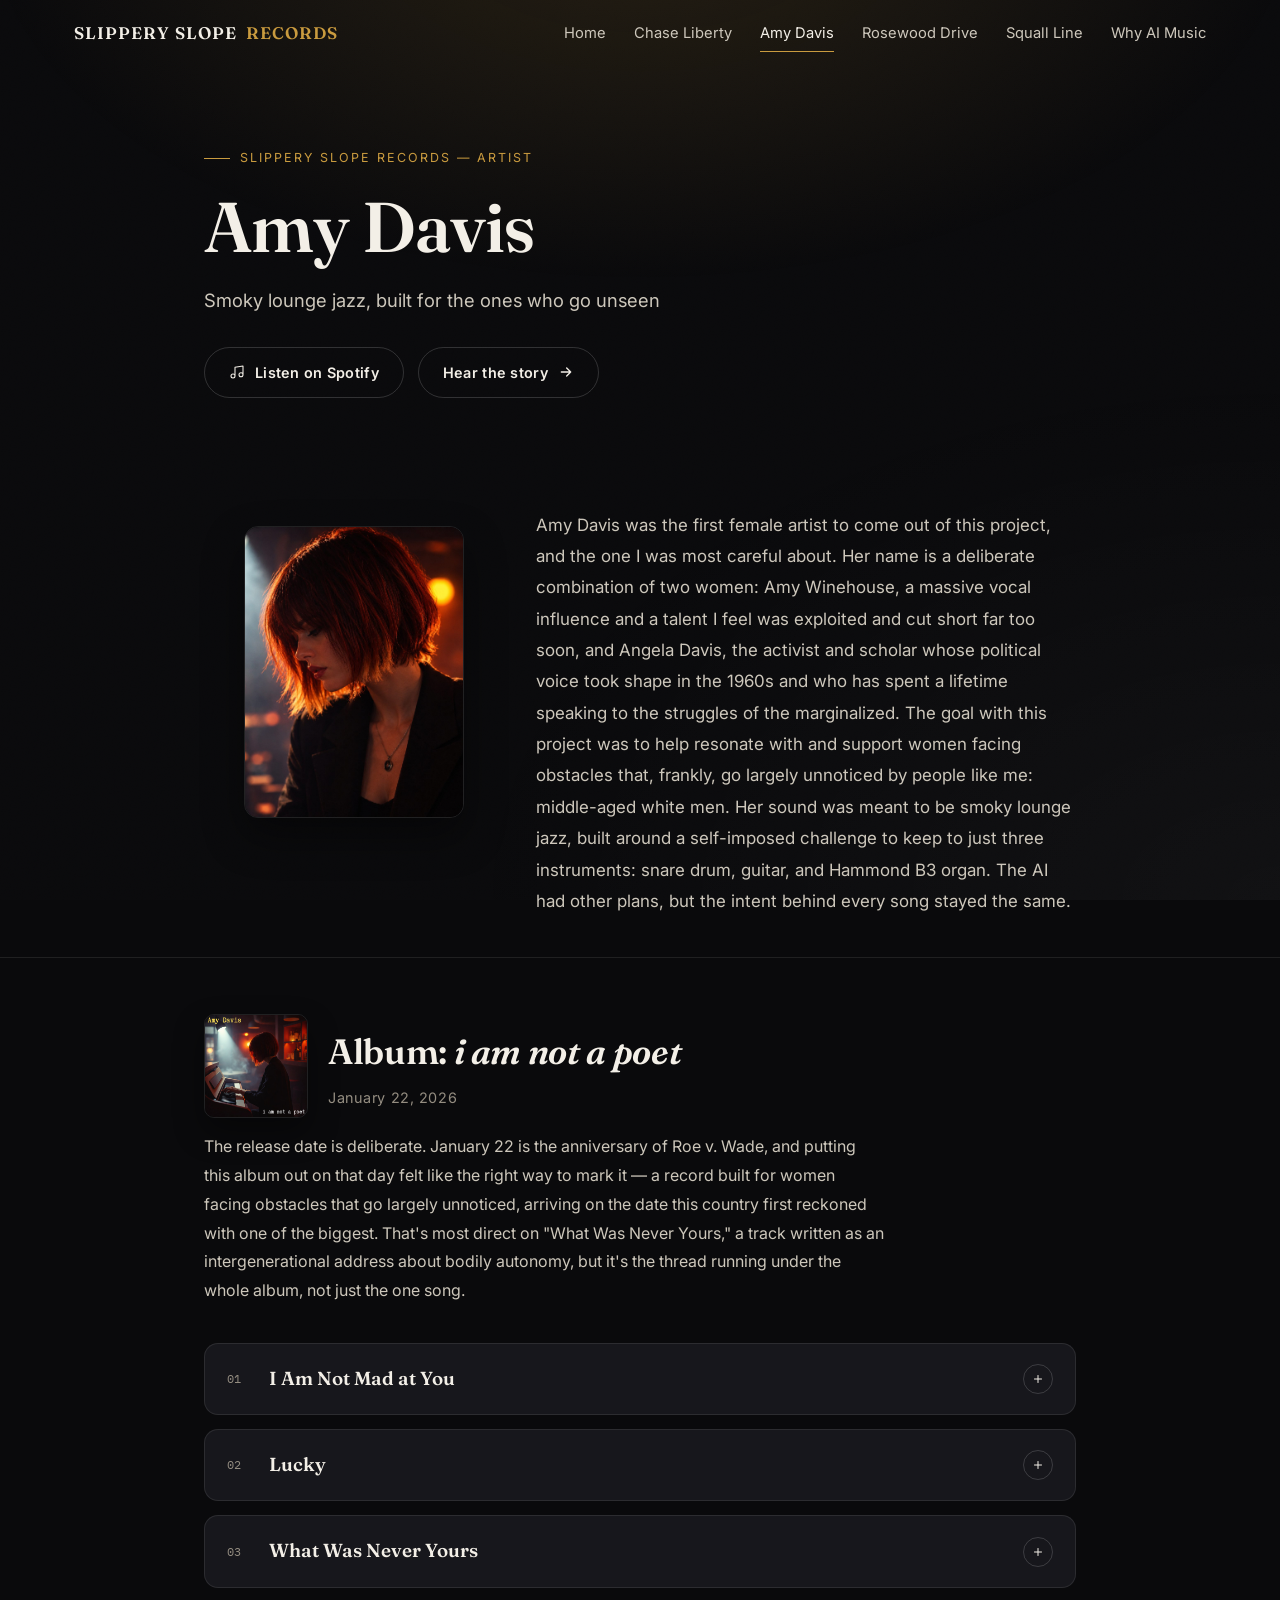
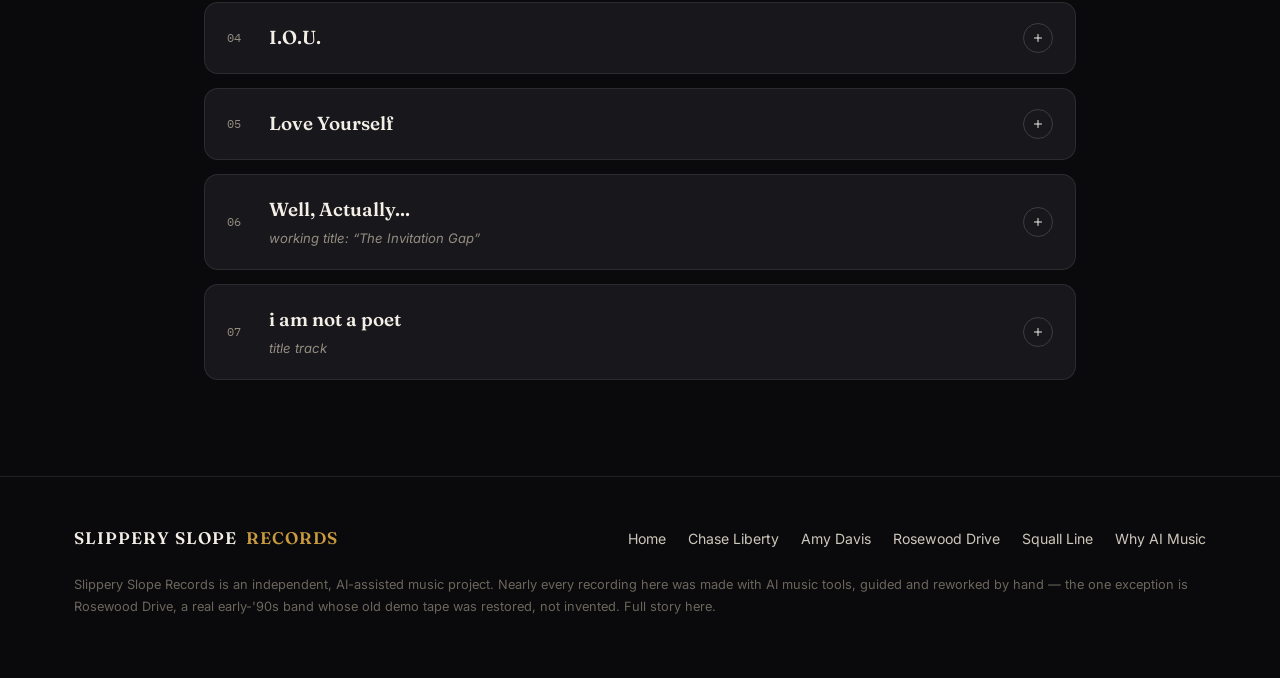
==== commit 4ec059f0: "Add Squall Line nav/footer link" ====
--- a/amy-davis.html
+++ b/amy-davis.html
@@ -21,6 +21,7 @@
       <a href="chase-liberty.html" data-page="chase-liberty.html">Chase Liberty</a>
       <a href="amy-davis.html" data-page="amy-davis.html" class="active">Amy Davis</a>
       <a href="rosewood-drive.html" data-page="rosewood-drive.html">Rosewood Drive</a>
+      <a href="squall-line.html" data-page="squall-line.html">Squall Line</a>
       <a href="why-ai-music.html" data-page="why-ai-music.html">Why AI Music</a>
     </nav>
     <button class="nav-toggle" aria-label="Toggle menu" aria-expanded="false"><span></span></button>
@@ -50,6 +51,7 @@
           <p>Amy Davis was the first female artist to come out of this project, and the one I was most careful about. Her name is a deliberate combination of two women: Amy Winehouse, a massive vocal influence and a talent I feel was exploited and cut short far too soon, and Angela Davis, the activist and scholar whose political voice took shape in the 1960s and who has spent a lifetime speaking to the struggles of the marginalized. The goal with this project was to help resonate with and support women facing obstacles that, frankly, go largely unnoticed by people like me: middle-aged white men. Her sound was meant to be smoky lounge jazz, built around a self-imposed challenge to keep to just three instruments: snare drum, guitar, and Hammond B3 organ. The AI had other plans, but the intent behind every song stayed the same.</p>
         </div>
       </div>
+      
     </div>
   </section>
 
@@ -524,6 +526,7 @@
         <a href="chase-liberty.html">Chase Liberty</a>
         <a href="amy-davis.html">Amy Davis</a>
         <a href="rosewood-drive.html">Rosewood Drive</a>
+        <a href="squall-line.html">Squall Line</a>
         <a href="why-ai-music.html">Why AI Music</a>
       </nav>
     </div>
--- a/assets/css/style.css
+++ b/assets/css/style.css
@@ -143,6 +143,7 @@
 .site-header .container{
   display:flex; align-items:center; justify-content:space-between;
   gap:20px;
+  z-index:1001;
 }
 .wordmark{
   font-family:var(--font-display);
